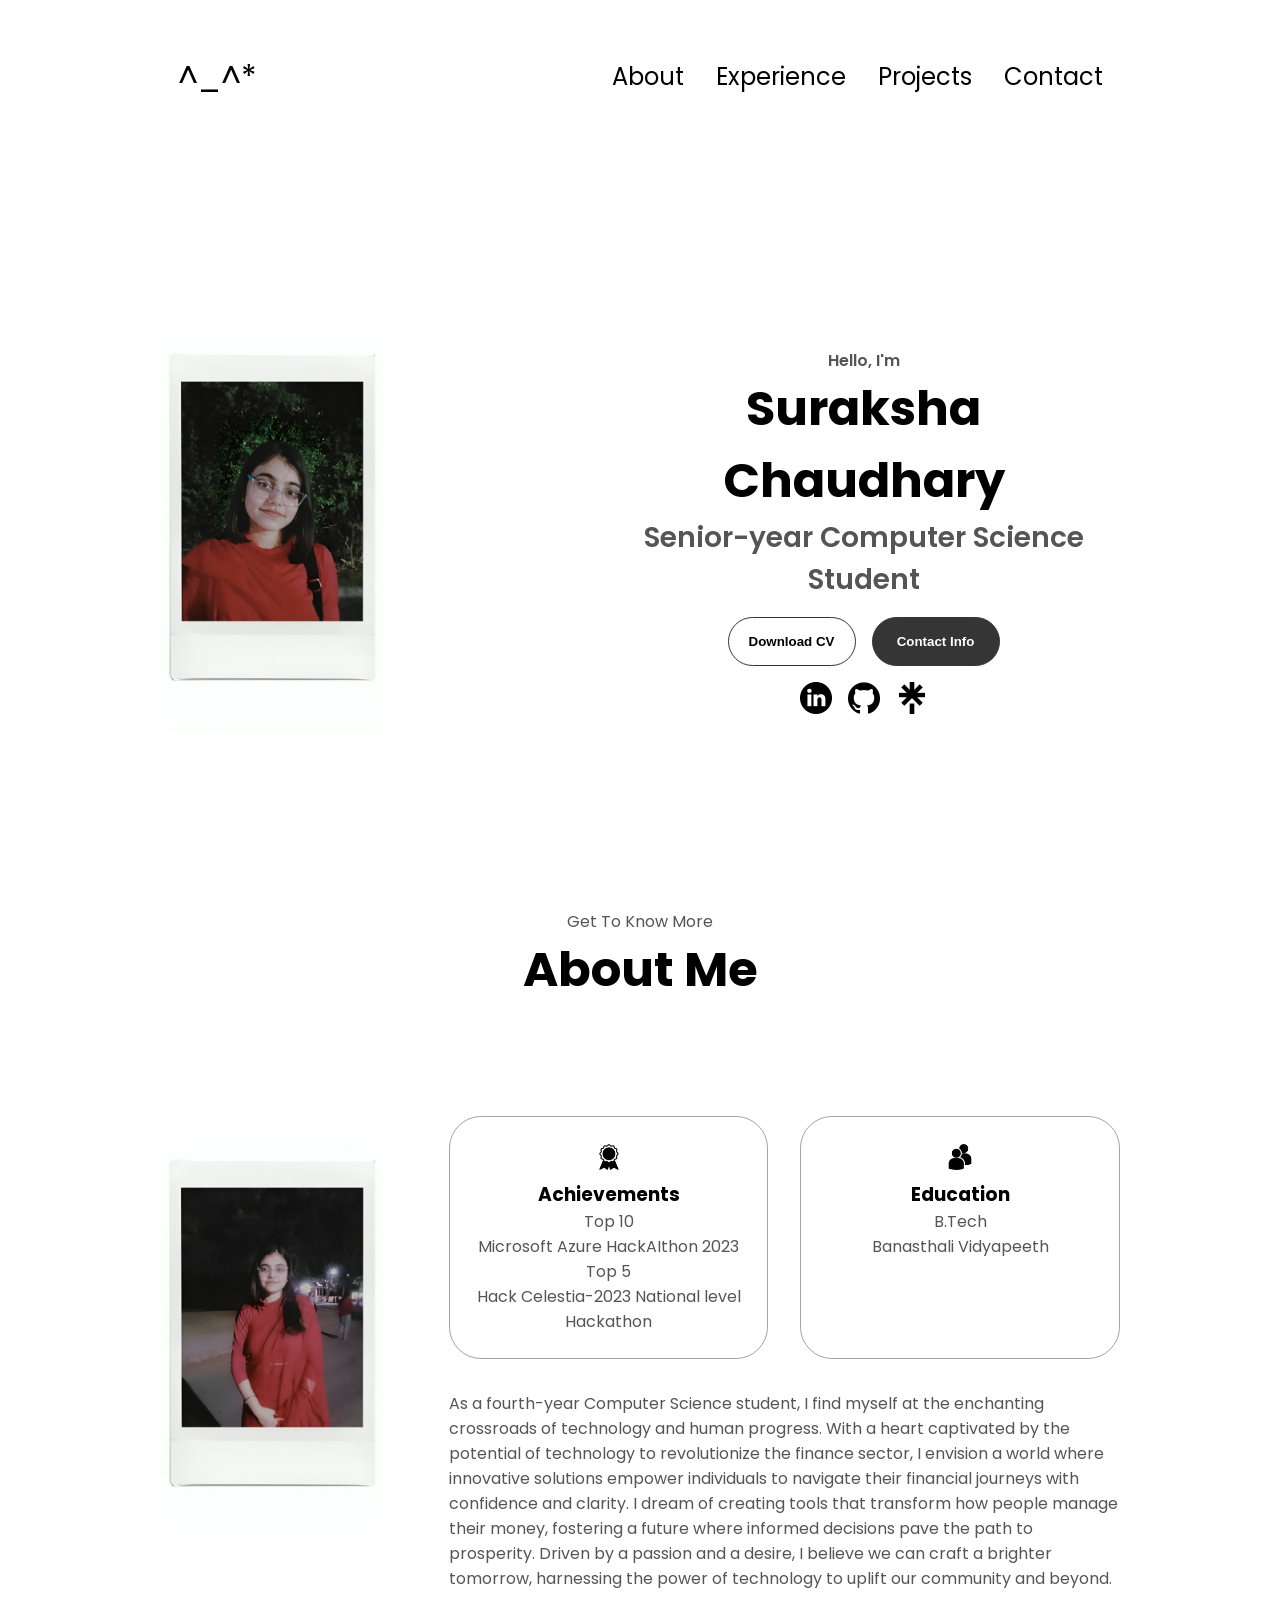
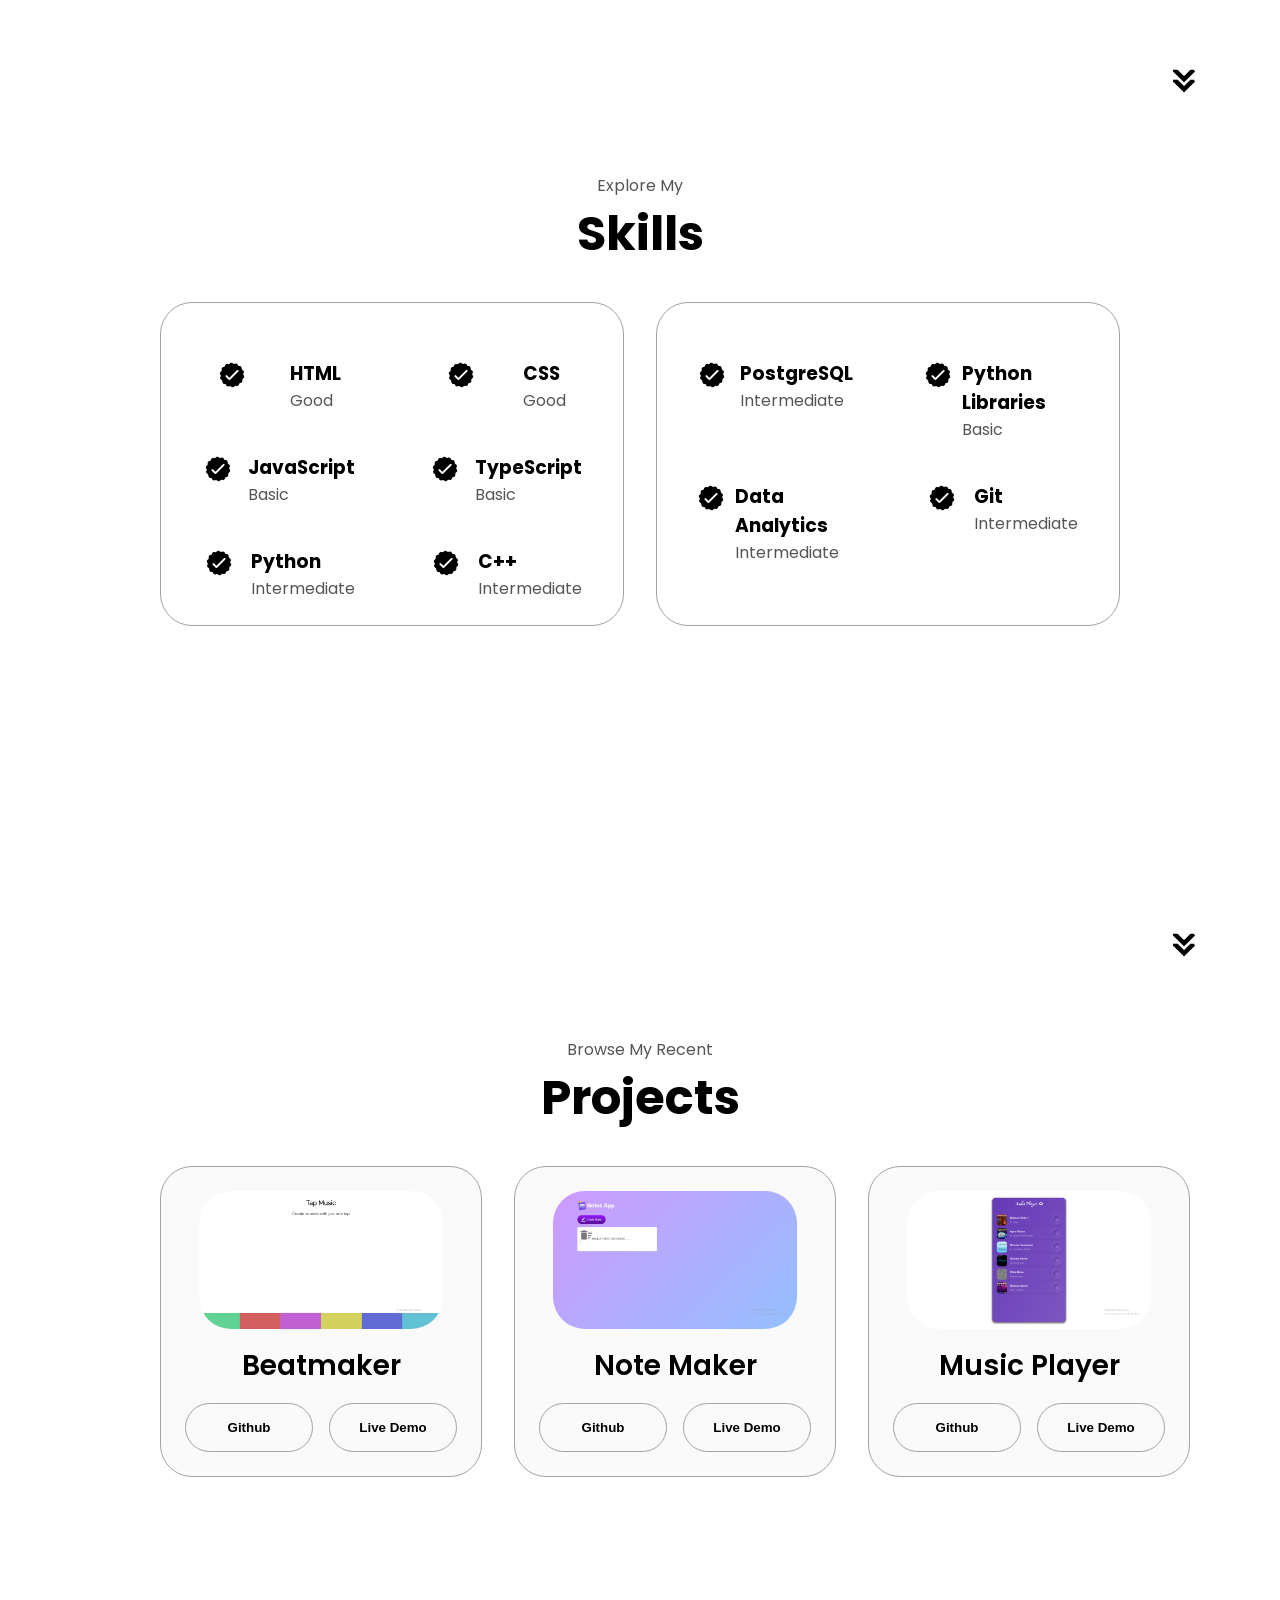
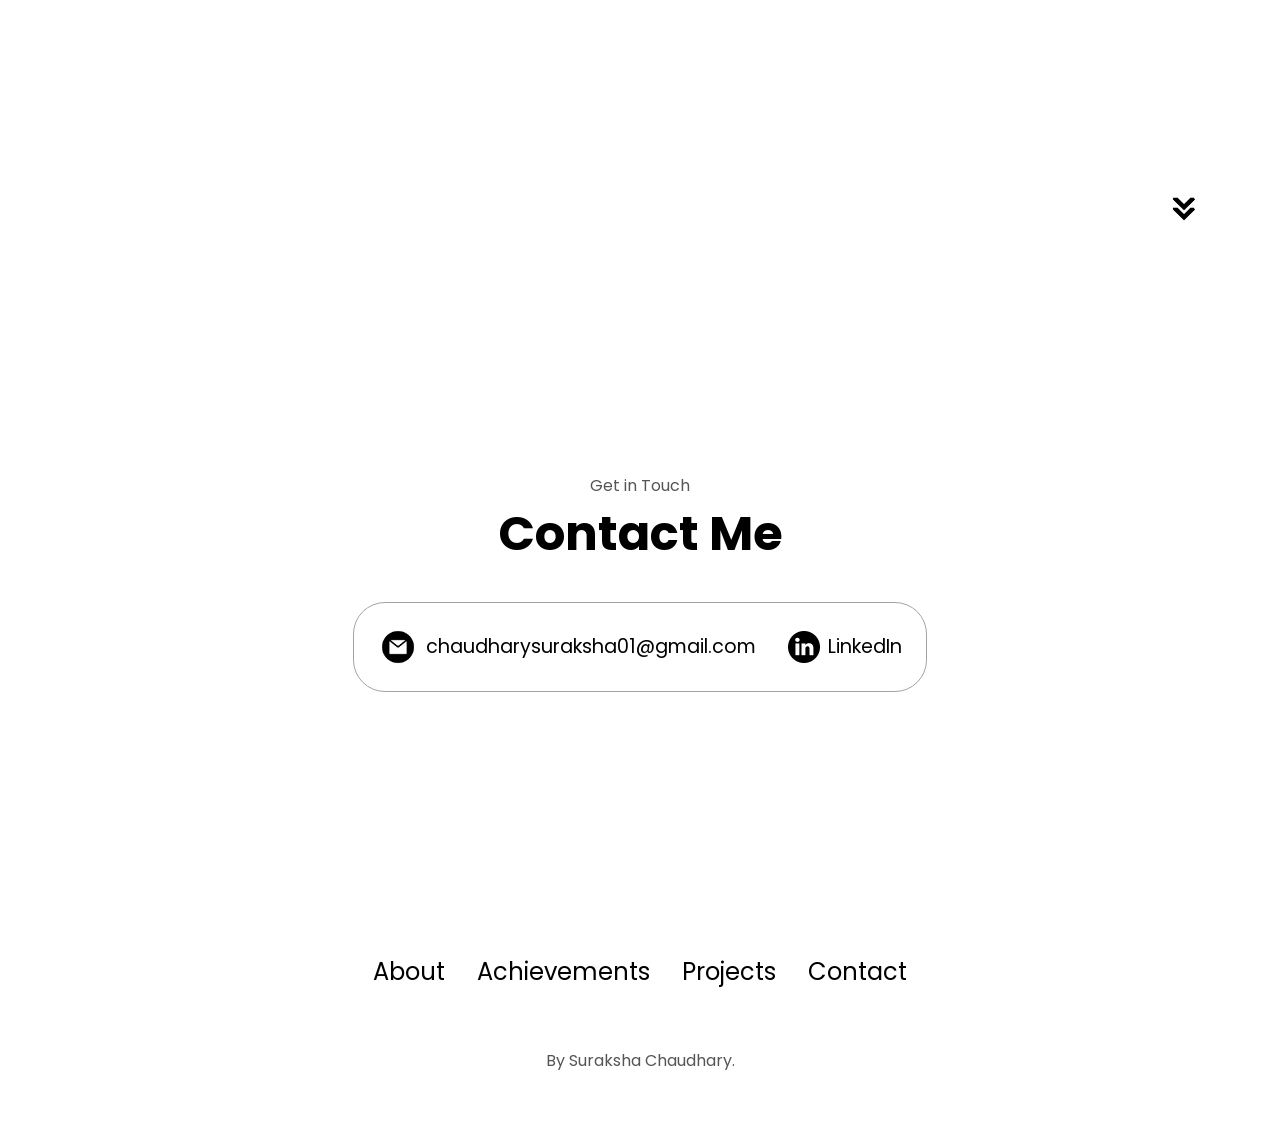
==== index.html @ dbd7e2c7 "Add files via upload" ====
<!DOCTYPE html>
<html lang="en">
  <head>
    <meta charset="UTF-8" />
    <meta http-equiv="X-UA-Compatible" content="IE=edge" />
    <meta name="viewport" content="width=device-width, initial-scale=1.0" />
    <title>Suraksha Chaudhary</title>
    <link rel="stylesheet" href="style.css" />
    <link rel="stylesheet" href="mediaqueries.css" />
  </head>
  <body>
    <nav id="desktop-nav">
      <div class="logo">^_^*</div>
      <div>
        <ul class="nav-links">
          <li><a href="#about">About</a></li>
          <li><a href="#experience">Experience</a></li>
          <li><a href="#projects">Projects</a></li>
          <li><a href="#contact">Contact</a></li>
        </ul>
      </div>
    </nav>
    <nav id="hamburger-nav">
      <div class="logo">Suraksha Chaudhary</div>
      <div class="hamburger-menu">
        <div class="hamburger-icon" onclick="toggleMenu()">
          <span></span>
          <span></span>
          <span></span>
        </div>
        <div class="menu-links">
          <li><a href="#about" onclick="toggleMenu()">About</a></li>
          <li><a href="#experience" onclick="toggleMenu()">Experience</a></li>
          <li><a href="#projects" onclick="toggleMenu()">Projects</a></li>
          <li><a href="#contact" onclick="toggleMenu()">Contact</a></li>
        </div>
      </div>
    </nav>
    <section id="profile">
      <div class="section__pic-container">
        <img src="./assets/profile-pic.png" alt="John Doe profile picture" />
      </div>
      <div class="section__text">
        <p class="section__text__p1">Hello, I'm</p>
        <h1 class="title">Suraksha Chaudhary</h1>
        <p class="section__text__p2">Senior-year Computer Science Student</p>
        <div class="btn-container">
          <button
            class="btn btn-color-2"
            onclick="window.open('./assets/resume-example.pdf')"
          >
            Download CV
          </button>
          <button class="btn btn-color-1" onclick="location.href='./#contact'">
            Contact Info
          </button>
        </div>
        <div id="socials-container">
          <img
            src="./assets/linkedin.png"
            alt="My LinkedIn profile"
            class="icon"
            onclick="location.href='www.linkedin.com/in/surakshachaudhary'"
          />
          <img
            src="./assets/github.png"
            alt="My Github profile"
            class="icon"
            onclick="location.href='https://github.com/suraksha011'"
          />
          <img
            src="./assets/linktree.png"
            alt="My Github profile"
            class="icon"
            onclick="location.href='https://linktr.ee/Suraksha_Chaudhary'"
          />
        </div>
      </div>
    </section>
    <section id="about">
      <p class="section__text__p1">Get To Know More</p>
      <h1 class="title">About Me</h1>
      <div class="section-container">
        <div class="section__pic-container">
          <img
            src="./assets/about-pic.png"
            alt="Profile picture"
            class="about-pic"
          />
        </div>
        <div class="about-details-container">
          <div class="about-containers">
            <div class="details-container">
              <img
                src="./assets/experience.png"
                alt="Experience icon"
                class="icon"
              />
              <h3>Achievements</h3>
              <p>Top 10 <br />Microsoft Azure HackAIthon 2023</p>
              <p>Top 5 <br />Hack Celestia-2023 National level Hackathon </p>

            </div>
            <div class="details-container">
              <img
                src="./assets/education.png"
                alt="Education icon"
                class="icon"
              />
              <h3>Education</h3>
              <p>B.Tech <br />Banasthali Vidyapeeth</p>
            </div>
          </div>
          <div class="text-container">
            <p>
                As a fourth-year Computer Science student, I find myself at the enchanting crossroads of technology and human progress. 

                With a heart captivated by the potential of technology to revolutionize the finance sector, I envision a world where innovative solutions empower individuals to navigate their financial journeys with confidence and clarity. I dream of creating tools that transform how people manage their money, fostering a future where informed decisions pave the path to prosperity.
                
                Driven by a passion and a desire, I believe we can craft a brighter tomorrow, harnessing the power of technology to uplift our community and beyond.
            </p>
          </div>
        </div>
      </div>
      <img
        src="./assets/arrow.png"
        alt="Arrow icon"
        class="icon arrow"
        onclick="location.href='./#experience'"
      />
    </section>
    <section id="experience">
      <p class="section__text__p1">Explore My</p>
      <h1 class="title">Skills</h1>
      <div class="experience-details-container">
        <div class="about-containers">
          <div class="details-container">
            <h2 class="experience-sub-title"></h2>
            <div class="article-container">
              <article>
                <img
                  src="./assets/checkmark.png"
                  alt="Experience icon"
                  class="icon"
                />
                <div>
                  <h3>HTML</h3>
                  <p>Good</p>
                </div>
              </article>
              <article>
                <img
                  src="./assets/checkmark.png"
                  alt="Experience icon"
                  class="icon"
                />
                <div>
                  <h3>CSS</h3>
                  <p>Good</p>
                </div>
              </article>
              <article>
                <img
                  src="./assets/checkmark.png"
                  alt="Experience icon"
                  class="icon"
                />
                <div>
                  <h3>JavaScript</h3>
                  <p>Basic</p>
                </div>
              </article>
              <article>
                <img
                  src="./assets/checkmark.png"
                  alt="Experience icon"
                  class="icon"
                />
                <div>
                  <h3>TypeScript</h3>
                  <p>Basic</p>
                </div>
              </article>
              <article>
                <img
                  src="./assets/checkmark.png"
                  alt="Experience icon"
                  class="icon"
                />
                <div>
                  <h3>Python</h3>
                  <p>Intermediate</p>
                </div>
              </article>
              <article>
                <img
                  src="./assets/checkmark.png"
                  alt="Experience icon"
                  class="icon"
                />
                <div>
                  <h3>C++</h3>
                  <p>Intermediate</p>
                </div>
              </article>
            </div>
          </div>
          <div class="details-container">
            <h2 class="experience-sub-title"></h2>
            <div class="article-container">
              <article>
                <img
                  src="./assets/checkmark.png"
                  alt="Experience icon"
                  class="icon"
                />
                <div>
                  <h3>PostgreSQL</h3>
                  <p>Intermediate</p>
                </div>
              </article>
              <article>
                <img
                  src="./assets/checkmark.png"
                  alt="Experience icon"
                  class="icon"
                />
                <div>
                  <h3>Python Libraries</h3>
                  <p>Basic</p>
                </div>
              </article>
              <article>
                <img
                  src="./assets/checkmark.png"
                  alt="Experience icon"
                  class="icon"
                />
                <div>
                  <h3>Data Analytics</h3>
                  <p>Intermediate</p>
                </div>
              </article>
              <article>
                <img
                  src="./assets/checkmark.png"
                  alt="Experience icon"
                  class="icon"
                />
                <div>
                  <h3>Git</h3>
                  <p>Intermediate</p>
                </div>
              </article>
            </div>
          </div>
        </div>
      </div>
      <img
        src="./assets/arrow.png"
        alt="Arrow icon"
        class="icon arrow"
        onclick="location.href='./#projects'"
      />
    </section>
    <section id="projects">
      <p class="section__text__p1">Browse My Recent</p>
      <h1 class="title">Projects</h1>
      <div class="experience-details-container">
        <div class="about-containers">
          <div class="details-container color-container">
            <div class="article-container">
              <img
                src="./assets/project-1.png"
                alt="Project 1"
                class="project-img"
              />
            </div>
            <h2 class="experience-sub-title project-title">Beatmaker</h2>
            <div class="btn-container">
              <button
                class="btn btn-color-2 project-btn"
                onclick="location.href='https://github.com/suraksha011/Beatmaker'"
              >
                Github
              </button>
              <button
                class="btn btn-color-2 project-btn"
                onclick="location.href='https://beatmeso.netlify.app/'"
              >
                Live Demo
              </button>
            </div>
          </div>
          <div class="details-container color-container">
            <div class="article-container">
              <img
                src="./assets/project-2.png"
                alt="Project 2"
                class="project-img"
              />
            </div>
            <h2 class="experience-sub-title project-title">Note Maker</h2>
            <div class="btn-container">
              <button
                class="btn btn-color-2 project-btn"
                onclick="location.href='https://github.com/suraksha011/Note-Making'"
              >
                Github
              </button>
              <button
                class="btn btn-color-2 project-btn"
                onclick="location.href='https://makeitnotes.netlify.app/'"
              >
                Live Demo
              </button>
            </div>
          </div>
          <div class="details-container color-container">
            <div class="article-container">
              <img
                src="./assets/project-3.png"
                alt="Project 3"
                class="project-img"
              />
            </div>
            <h2 class="experience-sub-title project-title">Music Player</h2>
            <div class="btn-container">
              <button
                class="btn btn-color-2 project-btn"
                onclick="location.href='https://github.com/suraksha011/AB_MusicPlayer'"
              >
                Github
              </button>
              <button
                class="btn btn-color-2 project-btn"
                onclick="location.href='https://playmusically.netlify.app/'"
              >
                Live Demo
              </button>
            </div>
          </div>
        </div>
      </div>
      <img
        src="./assets/arrow.png"
        alt="Arrow icon"
        class="icon arrow"
        onclick="location.href='./#contact'"
      />
    </section>
    <section id="contact">
      <p class="section__text__p1">Get in Touch</p>
      <h1 class="title">Contact Me</h1>
      <div class="contact-info-upper-container">
        <div class="contact-info-container">
          <img
            src="./assets/email.png"
            alt="Email icon"
            class="icon contact-icon email-icon"
          />
          <p><a href="mailto:chaudharysuraksha01@gmail.com">chaudharysuraksha01@gmail.com</a></p>
        </div>
        <div class="contact-info-container">
          <img
            src="./assets/linkedin.png"
            alt="LinkedIn icon"
            class="icon contact-icon"
          />
          <p><a href="www.linkedin.com/in/surakshachaudhary">LinkedIn</a></p>
        </div>
      </div>
    </section>
    <footer>
      <nav>
        <div class="nav-links-container">
          <ul class="nav-links">
            <li><a href="#about">About</a></li>
            <li><a href="#experience">Achievements</a></li>
            <li><a href="#projects">Projects</a></li>
            <li><a href="#contact">Contact</a></li>
          </ul>
        </div>
      </nav>
      <p>By Suraksha Chaudhary.</p>
    </footer>
    <script src="script.js"></script>
  </body>
</html>
---- style.css ----
/* GENERAL */

@import url("https://fonts.googleapis.com/css2?family=Poppins:wght@300;400;500;600&display=swap");

* {
  margin: 0;
  padding: 0;
}

body {
  font-family: "Poppins", sans-serif;
}

html {
  scroll-behavior: smooth;
}

p {
  color: rgb(85, 85, 85);
}

/* TRANSITION */

a,
.btn {
  transition: all 300ms ease;
}

/* DESKTOP NAV */

nav,
.nav-links {
  display: flex;
}

nav {
  justify-content: space-around;
  align-items: center;
  height: 17vh;
}

.nav-links {
  gap: 2rem;
  list-style: none;
  font-size: 1.5rem;
}

a {
  color: black;
  text-decoration: none;
  text-decoration-color: white;
}

a:hover {
  color: grey;
  text-decoration: underline;
  text-underline-offset: 1rem;
  text-decoration-color: rgb(181, 181, 181);
}

.logo {
  font-size: 2rem;
}

.logo:hover {
  cursor: default;
}

/* HAMBURGER MENU */

#hamburger-nav {
  display: none;
}

.hamburger-menu {
  position: relative;
  display: inline-block;
}

.hamburger-icon {
  display: flex;
  flex-direction: column;
  justify-content: space-between;
  height: 24px;
  width: 30px;
  cursor: pointer;
}

.hamburger-icon span {
  width: 100%;
  height: 2px;
  background-color: black;
  transition: all 0.3 ease-in-out;
}

.menu-links {
  position: absolute;
  top: 100%;
  right: 0;
  background-color: white;
  width: fit-content;
  max-height: 0;
  overflow: hidden;
  transition: all 0.3 ease-in-out;
}

.menu-links a {
  display: block;
  padding: 10px;
  text-align: center;
  font-size: 1.5rem;
  color: black;
  text-decoration: none;
  transition: all 0.3 ease-in-out;
}

.menu-links li {
  list-style: none;
}

.menu-links.open {
  max-height: 300px;
}

.hamburger-icon.open span:first-child {
  transform: rotate(45deg) translate(10px, 5px);
}

.hamburger-icon.open span:nth-child(2) {
  opacity: 0;
}

.hamburger-icon.open span:last-child {
  transform: rotate(-45deg) translate(10px, -5px);
}

.hamburger-icon span:first-child {
  transform: none;
}

.hamburger-icon span:first-child {
  opacity: 1;
}

.hamburger-icon span:first-child {
  transform: none;
}

/* SECTIONS */

section {
  padding-top: 4vh;
  height: 96vh;
  margin: 0 10rem;
  box-sizing: border-box;
  min-height: fit-content;
}

.section-container {
  display: flex;
}

/* PROFILE SECTION */

#profile {
  display: flex;
  justify-content: center;
  gap: 5rem;
  height: 80vh;
}

.section__pic-container {
  display: flex;
  height: 400px;
  width: 400px;
  margin: auto 0;
}

.section__text {
  align-self: center;
  text-align: center;
}

.section__text p {
  font-weight: 600;
}

.section__text__p1 {
  text-align: center;
}

.section__text__p2 {
  font-size: 1.75rem;
  margin-bottom: 1rem;
}

.title {
  font-size: 3rem;
  text-align: center;
}

#socials-container {
  display: flex;
  justify-content: center;
  margin-top: 1rem;
  gap: 1rem;
}

/* ICONS */

.icon {
  cursor: pointer;
  height: 2rem;
}

/* BUTTONS */

.btn-container {
  display: flex;
  justify-content: center;
  gap: 1rem;
}

.btn {
  font-weight: 600;
  transition: all 300ms ease;
  padding: 1rem;
  width: 8rem;
  border-radius: 2rem;
}

.btn-color-1,
.btn-color-2 {
  border: rgb(53, 53, 53) 0.1rem solid;
}

.btn-color-1:hover,
.btn-color-2:hover {
  cursor: pointer;
}

.btn-color-1,
.btn-color-2:hover {
  background: rgb(53, 53, 53);
  color: white;
}

.btn-color-1:hover {
  background: rgb(0, 0, 0);
}

.btn-color-2 {
  background: none;
}

.btn-color-2:hover {
  border: rgb(255, 255, 255) 0.1rem solid;
}

.btn-container {
  gap: 1rem;
}

/* ABOUT SECTION */

#about {
  position: relative;
}

.about-containers {
  gap: 2rem;
  margin-bottom: 2rem;
  margin-top: 2rem;
}

.about-details-container {
  justify-content: center;
  flex-direction: column;
}

.about-containers,
.about-details-container {
  display: flex;
}

.about-pic {
  border-radius: 2rem;
}

.arrow {
  position: absolute;
  right: -5rem;
  bottom: 2.5rem;
}

.details-container {
  padding: 1.5rem;
  flex: 1;
  background: white;
  border-radius: 2rem;
  border: rgb(53, 53, 53) 0.1rem solid;
  border-color: rgb(163, 163, 163);
  text-align: center;
}

.section-container {
  gap: 4rem;
  height: 80%;
}

.section__pic-container {
  height: 400px;
  width: 400px;
  margin: auto 0;
}

/* EXPERIENCE SECTION */

#experience {
  position: relative;
}

.experience-sub-title {
  color: rgb(85, 85, 85);
  font-weight: 600;
  font-size: 1.75rem;
  margin-bottom: 2rem;
}

.experience-details-container {
  display: flex;
  justify-content: center;
  flex-direction: column;
}

.article-container {
  display: flex;
  text-align: initial;
  flex-wrap: wrap;
  flex-direction: row;
  gap: 2.5rem;
  justify-content: space-around;
}

article {
  display: flex;
  width: 10rem;
  justify-content: space-around;
  gap: 0.5rem;
}

article .icon {
  cursor: default;
}

/* PROJECTS SECTION */

#projects {
  position: relative;
}

.color-container {
  border-color: rgb(163, 163, 163);
  background: rgb(250, 250, 250);
}

.project-img {
  border-radius: 2rem;
  width: 90%;
  height: 90%;
}

.project-title {
  margin: 1rem;
  color: black;
}

.project-btn {
  color: black;
  border-color: rgb(163, 163, 163);
}

/* CONTACT */

#contact {
  display: flex;
  justify-content: center;
  flex-direction: column;
  height: 70vh;
}

.contact-info-upper-container {
  display: flex;
  justify-content: center;
  border-radius: 2rem;
  border: rgb(53, 53, 53) 0.1rem solid;
  border-color: rgb(163, 163, 163);
  background: (250, 250, 250);
  margin: 2rem auto;
  padding: 0.5rem;
}

.contact-info-container {
  display: flex;
  align-items: center;
  justify-content: center;
  gap: 0.5rem;
  margin: 1rem;
}

.contact-info-container p {
  font-size: larger;
}

.contact-icon {
  cursor: default;
}

.email-icon {
  height: 2.5rem;
}

/* FOOTER SECTION */

footer {
  height: 26vh;
  margin: 0 1rem;
}

footer p {
  text-align: center;
}
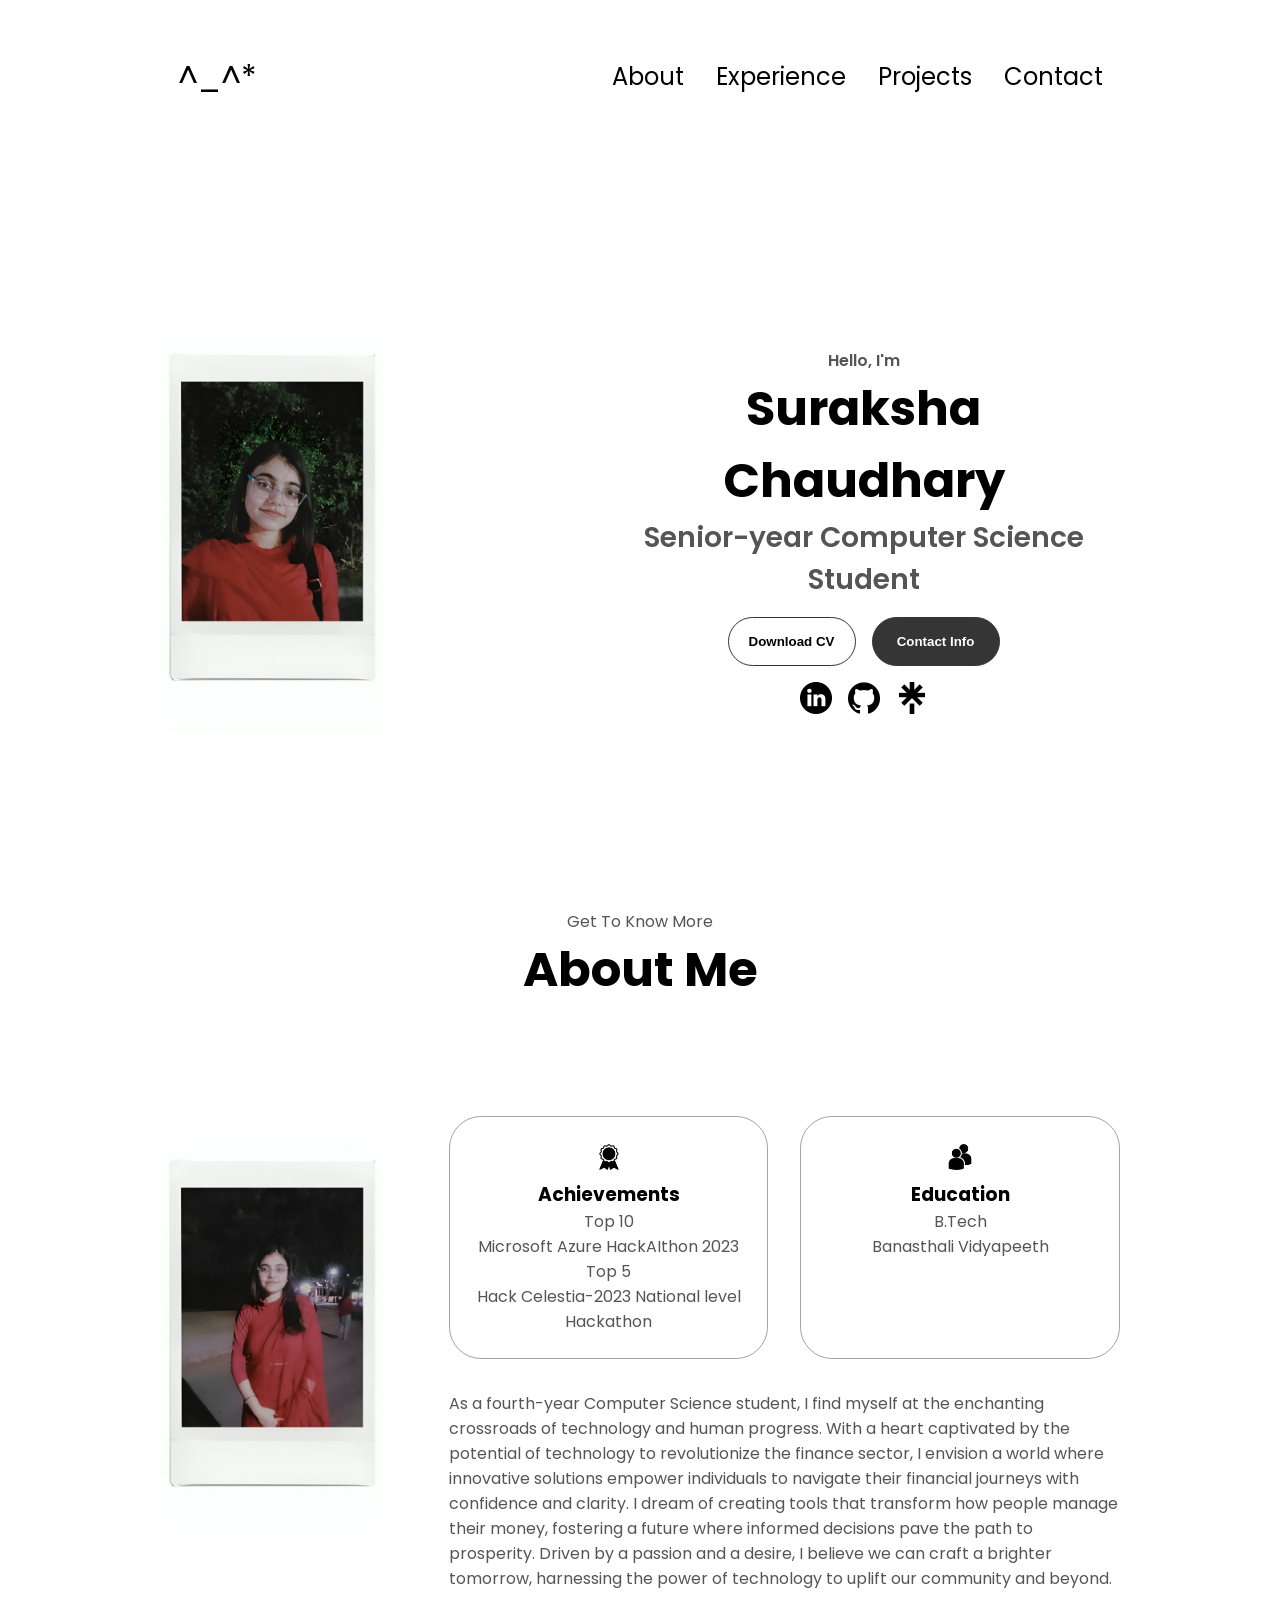
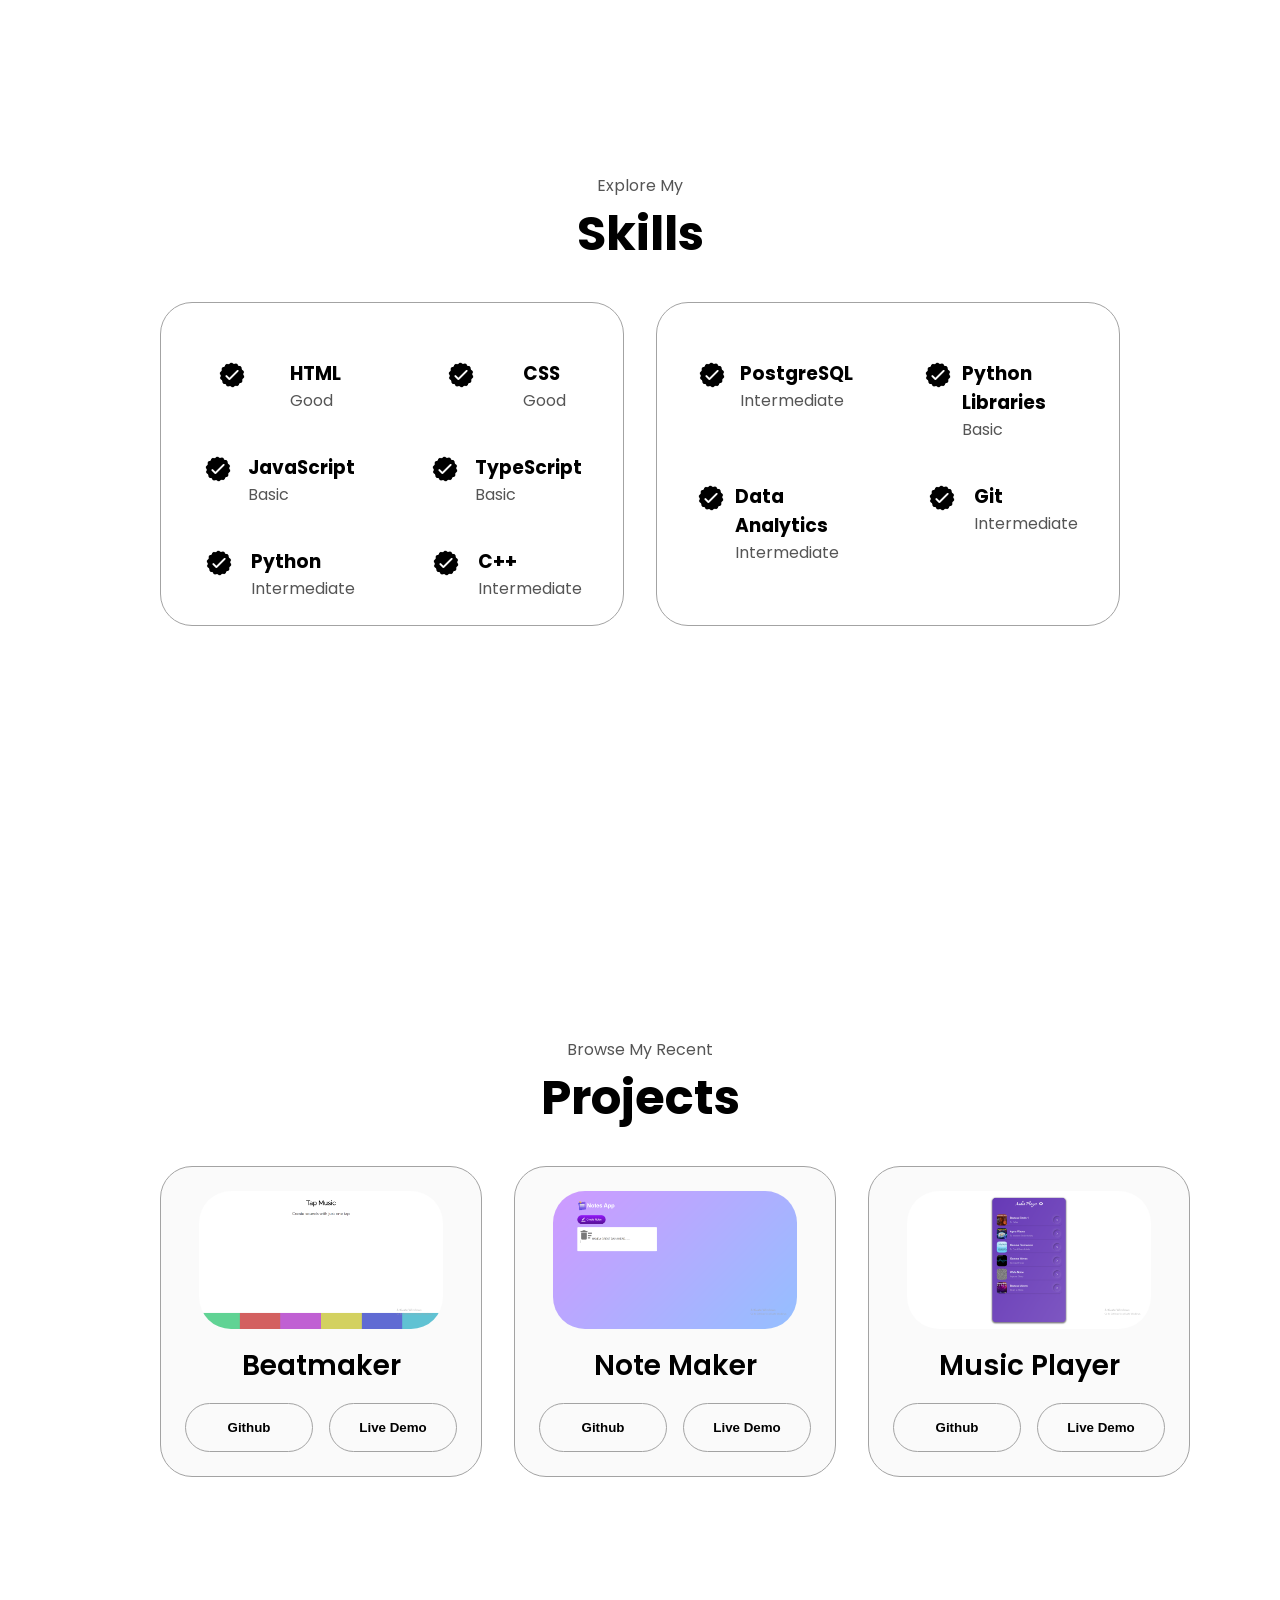
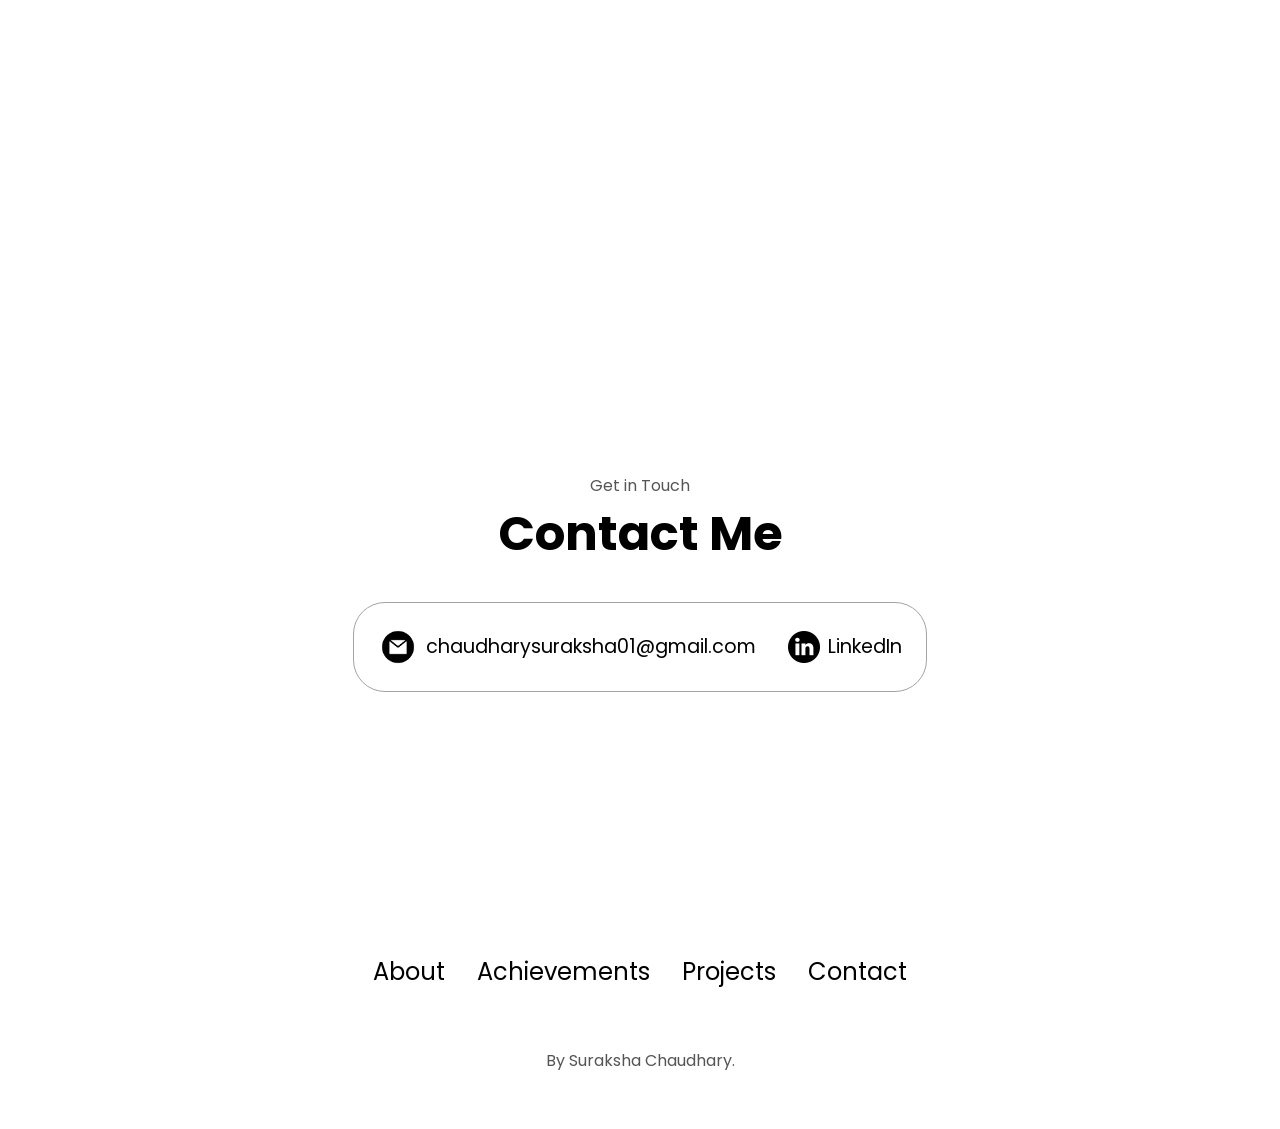
==== commit 97cef2db: "Update index.html" ====
--- a/index.html
+++ b/index.html
@@ -60,7 +60,7 @@
             src="./assets/linkedin.png"
             alt="My LinkedIn profile"
             class="icon"
-            onclick="location.href='www.linkedin.com/in/surakshachaudhary'"
+            onclick="location.href='https://www.linkedin.com/in/surakshachaudhary/'"
           />
           <img
             src="./assets/github.png"
@@ -122,12 +122,12 @@
           </div>
         </div>
       </div>
-      <img
+      <!-- <img
         src="./assets/arrow.png"
         alt="Arrow icon"
         class="icon arrow"
         onclick="location.href='./#experience'"
-      />
+      /> -->
     </section>
     <section id="experience">
       <p class="section__text__p1">Explore My</p>
@@ -256,12 +256,12 @@
           </div>
         </div>
       </div>
-      <img
+      <!-- <img
         src="./assets/arrow.png"
         alt="Arrow icon"
         class="icon arrow"
         onclick="location.href='./#projects'"
-      />
+      /> -->
     </section>
     <section id="projects">
       <p class="section__text__p1">Browse My Recent</p>
@@ -342,12 +342,12 @@
           </div>
         </div>
       </div>
-      <img
+      <!-- <img
         src="./assets/arrow.png"
         alt="Arrow icon"
         class="icon arrow"
         onclick="location.href='./#contact'"
-      />
+      /> -->
     </section>
     <section id="contact">
       <p class="section__text__p1">Get in Touch</p>
@@ -367,7 +367,7 @@
             alt="LinkedIn icon"
             class="icon contact-icon"
           />
-          <p><a href="www.linkedin.com/in/surakshachaudhary">LinkedIn</a></p>
+          <p><a href="https://www.linkedin.com/in/surakshachaudhary/">LinkedIn</a></p>
         </div>
       </div>
     </section>
@@ -386,4 +386,4 @@
     </footer>
     <script src="script.js"></script>
   </body>
-</html>+</html>
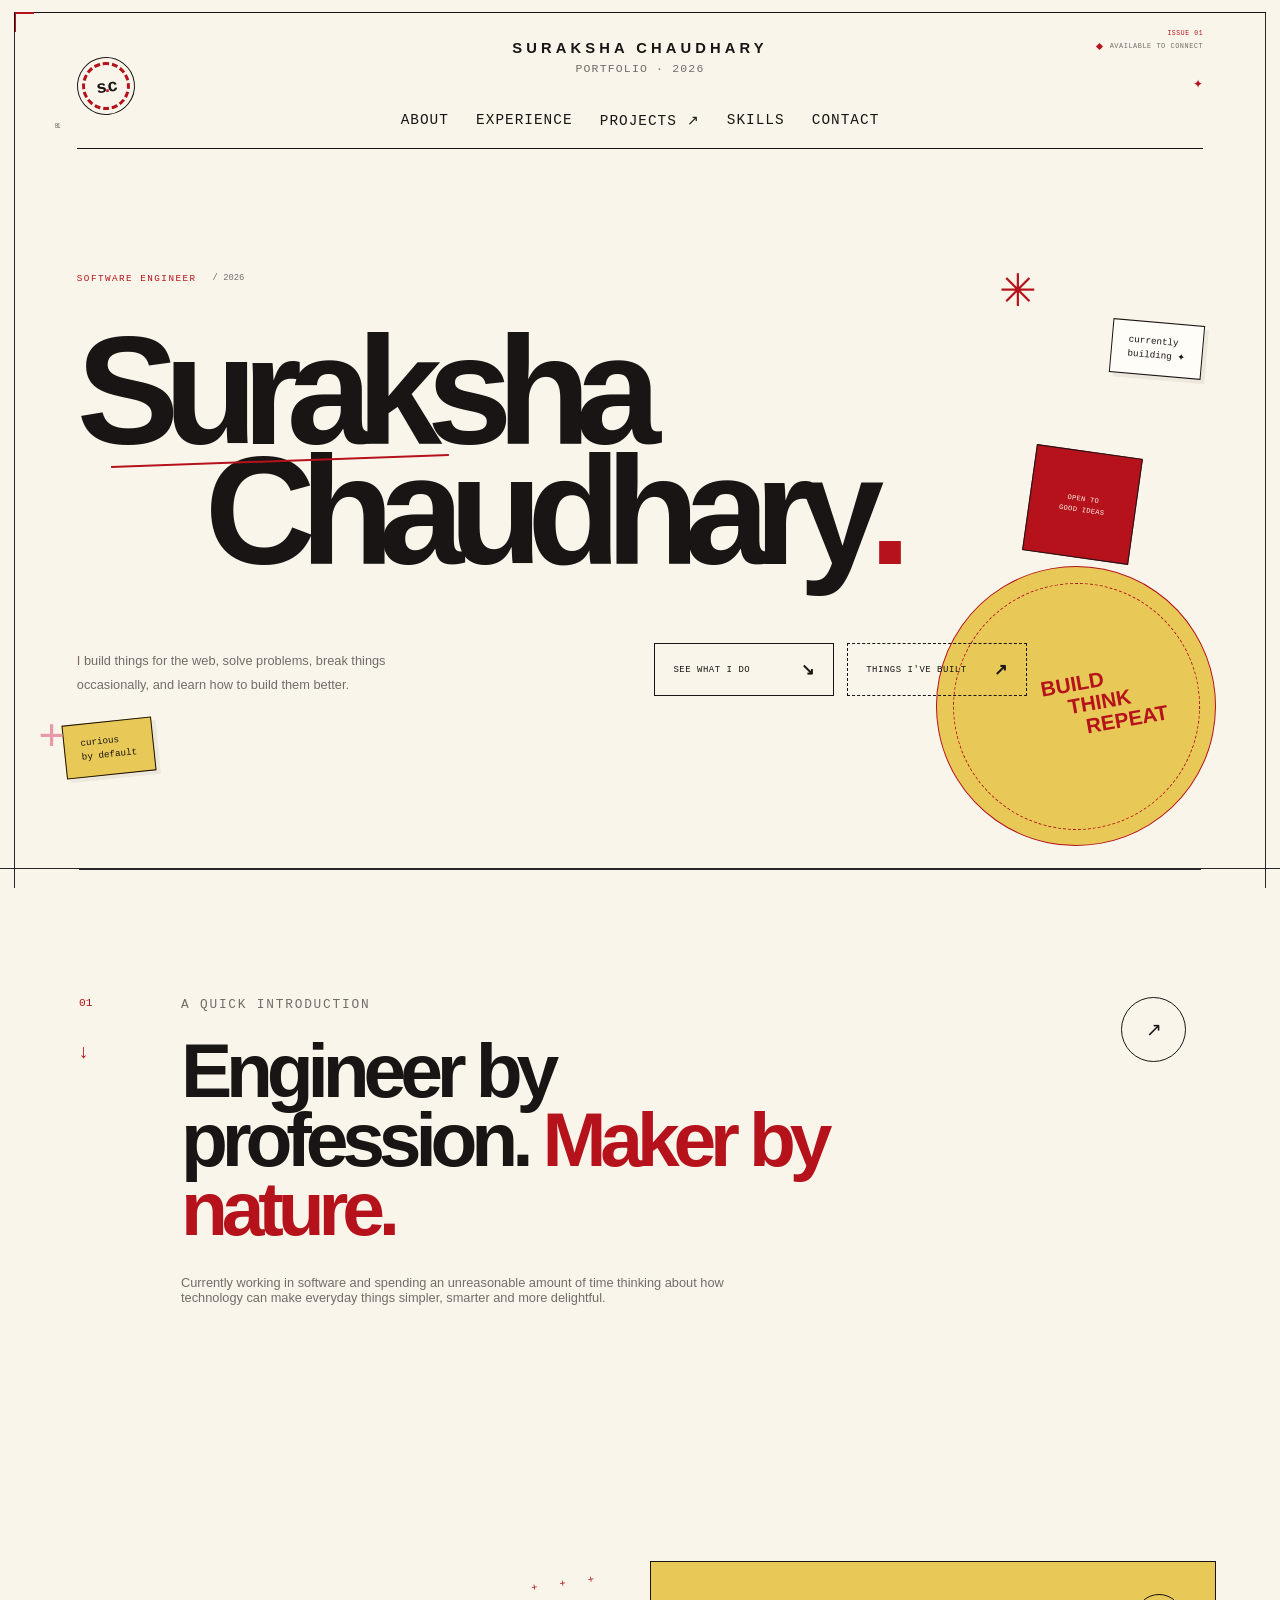
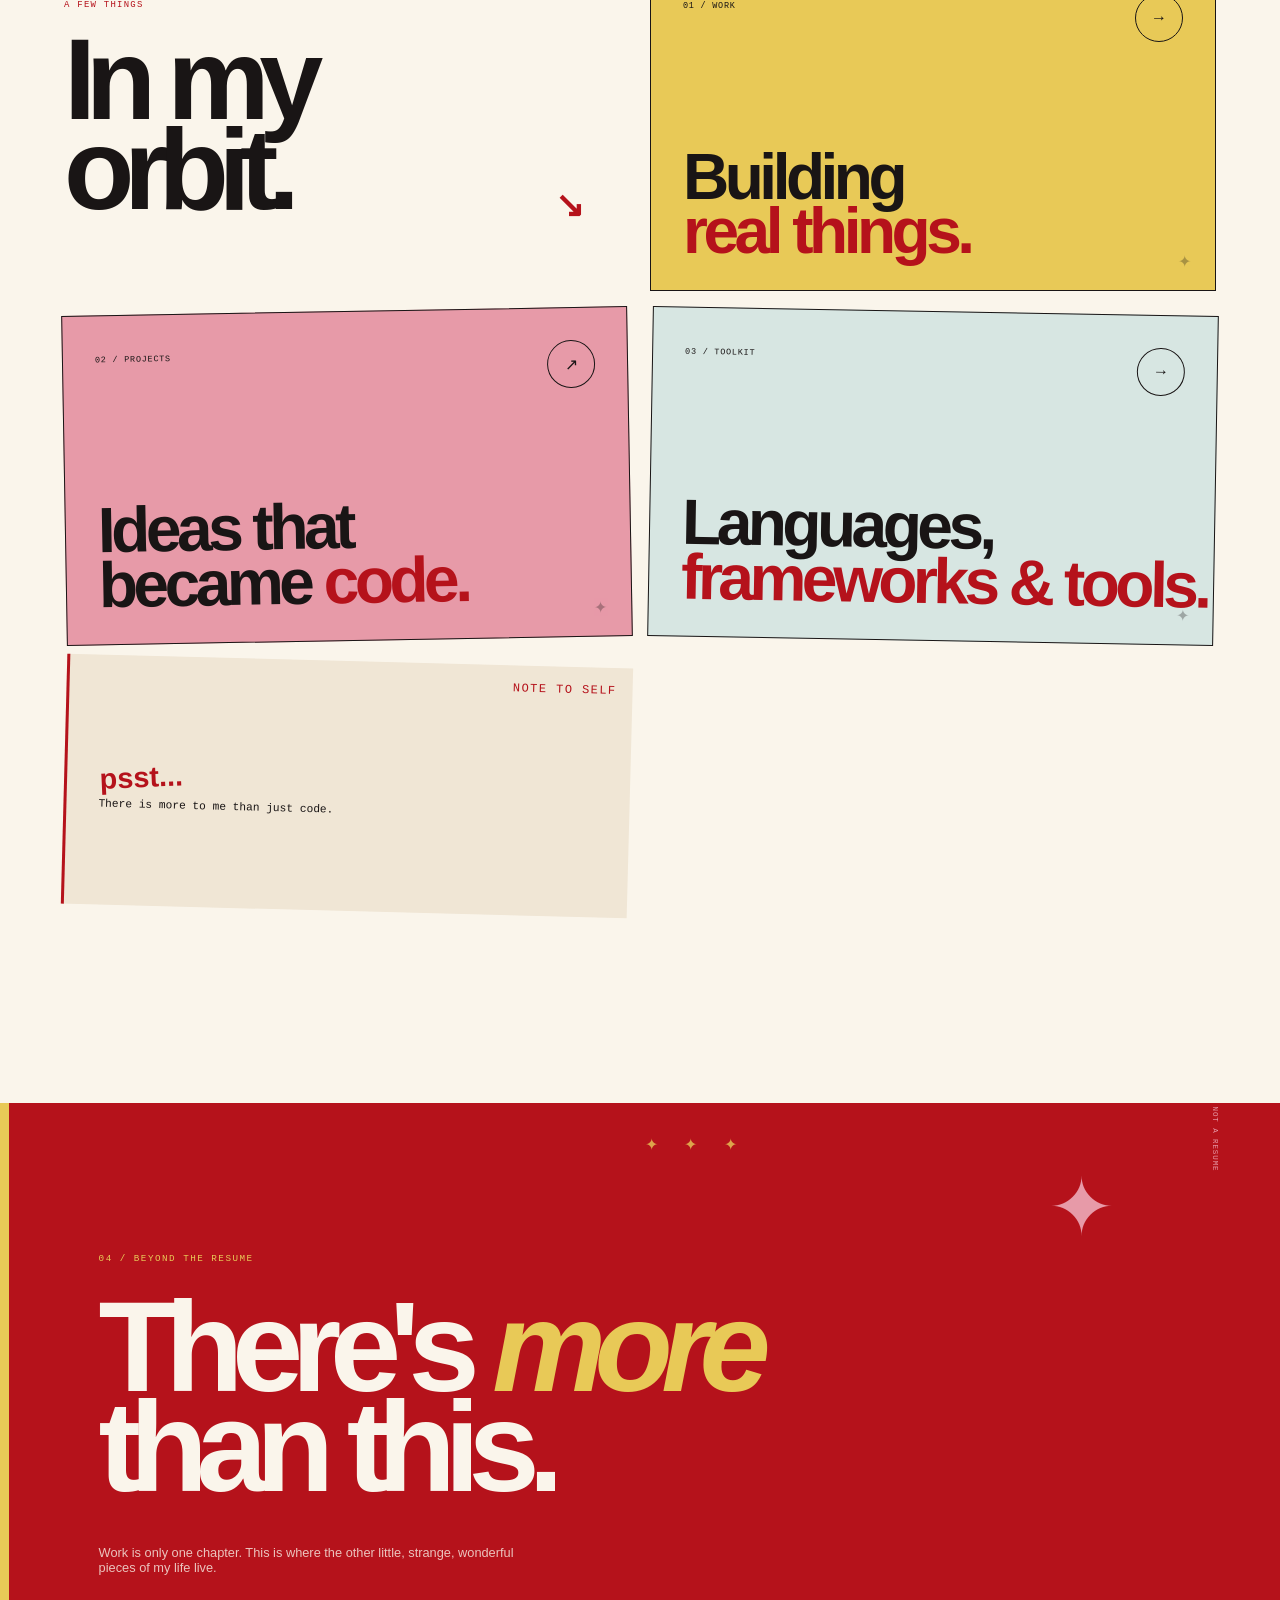
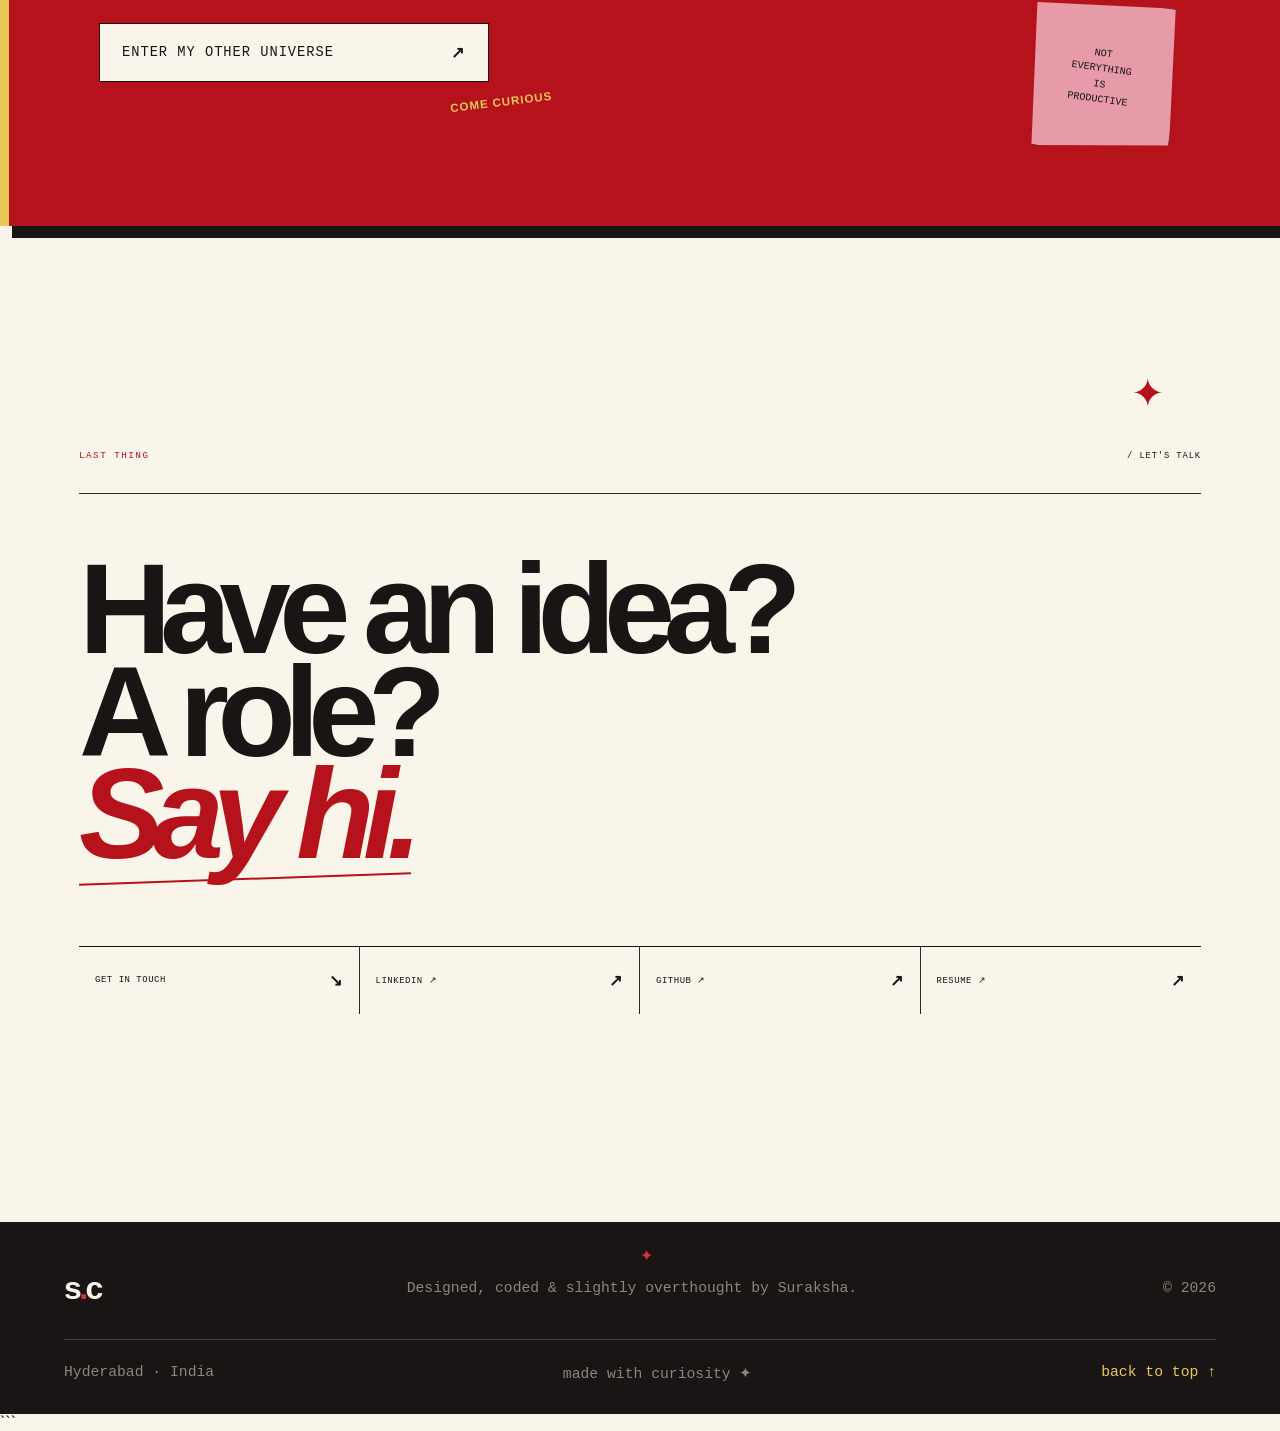
==== commit aa34277d: "t push -u origin mainUpdate portfolio and add Google Analytics" ====
--- a/index.html
+++ b/index.html
@@ -1,389 +1,524 @@
 <!DOCTYPE html>
+
 <html lang="en">
   <head>
     <meta charset="UTF-8" />
-    <meta http-equiv="X-UA-Compatible" content="IE=edge" />
-    <meta name="viewport" content="width=device-width, initial-scale=1.0" />
-    <title>Suraksha Chaudhary</title>
-    <link rel="stylesheet" href="style.css" />
-    <link rel="stylesheet" href="mediaqueries.css" />
+    <meta
+      name="viewport"
+      content="width=device-width, initial-scale=1.0"
+    />
+
+
+<title>Suraksha Chaudhary — Software Engineer</title>
+
+<link rel="stylesheet" href="style.css" />
+<link rel="stylesheet" href="mediaqueries.css" />
+<script async src="https://www.googletagmanager.com/gtag/js?id=G-D4G5DGQ4BP"></script>
+
+    <script>
+        window.dataLayer = window.dataLayer || [];
+
+        function gtag() {
+            dataLayer.push(arguments);
+        }
+
+        gtag('js', new Date());
+
+        gtag('config', 'G-D4G5DGQ4BP');
+    </script>
+
   </head>
+
   <body>
-    <nav id="desktop-nav">
-      <div class="logo">^_^*</div>
-      <div>
-        <ul class="nav-links">
-          <li><a href="#about">About</a></li>
-          <li><a href="#experience">Experience</a></li>
-          <li><a href="#projects">Projects</a></li>
-          <li><a href="#contact">Contact</a></li>
-        </ul>
+
+
+<!-- ================= NAVIGATION ================= -->
+
+<header class="site-header">
+
+  <nav class="navbar">
+
+    <a href="index.html" class="logo">
+      s<span>.</span>c
+    </a>
+
+    <div class="nav-links">
+
+      <a href="about.html">about</a>
+
+      <a href="experience.html">experience</a>
+
+      <a
+        href="projects.html"
+        target="_blank"
+        rel="noopener noreferrer"
+      >
+        projects ↗
+      </a>
+
+      <a href="skills.html">skills</a>
+
+      <a href="contact.html">contact</a>
+
+    </div>
+
+    <div class="nav-status">
+      <span class="status-dot"></span>
+      available to connect
+    </div>
+
+  </nav>
+
+
+  <!-- MOBILE NAV -->
+
+  <nav class="mobile-navbar">
+
+    <a href="index.html" class="logo">
+      s<span>.</span>c
+    </a>
+
+    <button
+      class="hamburger"
+      type="button"
+      onclick="toggleMenu()"
+      aria-label="Open navigation menu"
+    >
+      <span></span>
+      <span></span>
+      <span></span>
+    </button>
+
+    <div class="mobile-menu">
+
+      <a href="about.html" onclick="toggleMenu()">
+        about
+      </a>
+
+      <a href="experience.html" onclick="toggleMenu()">
+        experience
+      </a>
+
+      <a
+        href="projects.html"
+        target="_blank"
+        rel="noopener noreferrer"
+        onclick="toggleMenu()"
+      >
+        projects ↗
+      </a>
+
+      <a href="skills.html" onclick="toggleMenu()">
+        skills
+      </a>
+
+      <a href="contact.html" onclick="toggleMenu()">
+        contact
+      </a>
+
+    </div>
+
+  </nav>
+
+</header>
+
+
+<!-- ================= HERO ================= -->
+
+<main>
+
+  <section class="hero">
+
+    <!-- Decorative elements -->
+
+    <div class="scribble scribble-one">
+      ✳
+    </div>
+
+    <div class="scribble scribble-two">
+      +
+    </div>
+
+    <div class="floating-note note-one">
+      currently<br />
+      building <span>✦</span>
+    </div>
+
+    <div class="floating-note note-two">
+      curious<br />
+      by default
+    </div>
+
+
+    <div class="hero-content">
+
+      <div class="hero-intro">
+        <span class="eyebrow">
+          SOFTWARE ENGINEER
+        </span>
+
+        <span class="year">
+          / 2026
+        </span>
       </div>
-    </nav>
-    <nav id="hamburger-nav">
-      <div class="logo">Suraksha Chaudhary</div>
-      <div class="hamburger-menu">
-        <div class="hamburger-icon" onclick="toggleMenu()">
-          <span></span>
-          <span></span>
-          <span></span>
+
+
+      <h1 class="hero-title">
+
+        <span class="title-line">
+          Suraksha
+        </span>
+
+        <span class="title-line title-offset">
+          Chaudhary<span class="title-dot">.</span>
+        </span>
+
+      </h1>
+
+
+      <div class="hero-bottom">
+
+        <p class="hero-description">
+          I build things for the web, solve problems,
+          break things occasionally, and learn how to
+          build them better.
+        </p>
+
+
+        <div class="hero-actions">
+
+          <a href="experience.html" class="funky-link">
+            <span>see what I do</span>
+            <strong>↘</strong>
+          </a>
+
+          <a
+            href="projects.html"
+            target="_blank"
+            rel="noopener noreferrer"
+            class="funky-link secondary"
+          >
+            <span>things I've built</span>
+            <strong>↗</strong>
+          </a>
+
         </div>
-        <div class="menu-links">
-          <li><a href="#about" onclick="toggleMenu()">About</a></li>
-          <li><a href="#experience" onclick="toggleMenu()">Experience</a></li>
-          <li><a href="#projects" onclick="toggleMenu()">Projects</a></li>
-          <li><a href="#contact" onclick="toggleMenu()">Contact</a></li>
-        </div>
+
       </div>
-    </nav>
-    <section id="profile">
-      <div class="section__pic-container">
-        <img src="./assets/profile-pic.png" alt="John Doe profile picture" />
-      </div>
-      <div class="section__text">
-        <p class="section__text__p1">Hello, I'm</p>
-        <h1 class="title">Suraksha Chaudhary</h1>
-        <p class="section__text__p2">Senior-year Computer Science Student</p>
-        <div class="btn-container">
-          <button
-            class="btn btn-color-2"
-            onclick="window.open('./assets/resume-example.pdf')"
-          >
-            Download CV
-          </button>
-          <button class="btn btn-color-1" onclick="location.href='./#contact'">
-            Contact Info
-          </button>
-        </div>
-        <div id="socials-container">
-          <img
-            src="./assets/linkedin.png"
-            alt="My LinkedIn profile"
-            class="icon"
-            onclick="location.href='https://www.linkedin.com/in/surakshachaudhary/'"
-          />
-          <img
-            src="./assets/github.png"
-            alt="My Github profile"
-            class="icon"
-            onclick="location.href='https://github.com/suraksha011'"
-          />
-          <img
-            src="./assets/linktree.png"
-            alt="My Github profile"
-            class="icon"
-            onclick="location.href='https://linktr.ee/Suraksha_Chaudhary'"
-          />
-        </div>
-      </div>
-    </section>
-    <section id="about">
-      <p class="section__text__p1">Get To Know More</p>
-      <h1 class="title">About Me</h1>
-      <div class="section-container">
-        <div class="section__pic-container">
-          <img
-            src="./assets/about-pic.png"
-            alt="Profile picture"
-            class="about-pic"
-          />
-        </div>
-        <div class="about-details-container">
-          <div class="about-containers">
-            <div class="details-container">
-              <img
-                src="./assets/experience.png"
-                alt="Experience icon"
-                class="icon"
-              />
-              <h3>Achievements</h3>
-              <p>Top 10 <br />Microsoft Azure HackAIthon 2023</p>
-              <p>Top 5 <br />Hack Celestia-2023 National level Hackathon </p>
-
-            </div>
-            <div class="details-container">
-              <img
-                src="./assets/education.png"
-                alt="Education icon"
-                class="icon"
-              />
-              <h3>Education</h3>
-              <p>B.Tech <br />Banasthali Vidyapeeth</p>
-            </div>
-          </div>
-          <div class="text-container">
-            <p>
-                As a fourth-year Computer Science student, I find myself at the enchanting crossroads of technology and human progress. 
-
-                With a heart captivated by the potential of technology to revolutionize the finance sector, I envision a world where innovative solutions empower individuals to navigate their financial journeys with confidence and clarity. I dream of creating tools that transform how people manage their money, fostering a future where informed decisions pave the path to prosperity.
-                
-                Driven by a passion and a desire, I believe we can craft a brighter tomorrow, harnessing the power of technology to uplift our community and beyond.
-            </p>
-          </div>
-        </div>
-      </div>
-      <!-- <img
-        src="./assets/arrow.png"
-        alt="Arrow icon"
-        class="icon arrow"
-        onclick="location.href='./#experience'"
-      /> -->
-    </section>
-    <section id="experience">
-      <p class="section__text__p1">Explore My</p>
-      <h1 class="title">Skills</h1>
-      <div class="experience-details-container">
-        <div class="about-containers">
-          <div class="details-container">
-            <h2 class="experience-sub-title"></h2>
-            <div class="article-container">
-              <article>
-                <img
-                  src="./assets/checkmark.png"
-                  alt="Experience icon"
-                  class="icon"
-                />
-                <div>
-                  <h3>HTML</h3>
-                  <p>Good</p>
-                </div>
-              </article>
-              <article>
-                <img
-                  src="./assets/checkmark.png"
-                  alt="Experience icon"
-                  class="icon"
-                />
-                <div>
-                  <h3>CSS</h3>
-                  <p>Good</p>
-                </div>
-              </article>
-              <article>
-                <img
-                  src="./assets/checkmark.png"
-                  alt="Experience icon"
-                  class="icon"
-                />
-                <div>
-                  <h3>JavaScript</h3>
-                  <p>Basic</p>
-                </div>
-              </article>
-              <article>
-                <img
-                  src="./assets/checkmark.png"
-                  alt="Experience icon"
-                  class="icon"
-                />
-                <div>
-                  <h3>TypeScript</h3>
-                  <p>Basic</p>
-                </div>
-              </article>
-              <article>
-                <img
-                  src="./assets/checkmark.png"
-                  alt="Experience icon"
-                  class="icon"
-                />
-                <div>
-                  <h3>Python</h3>
-                  <p>Intermediate</p>
-                </div>
-              </article>
-              <article>
-                <img
-                  src="./assets/checkmark.png"
-                  alt="Experience icon"
-                  class="icon"
-                />
-                <div>
-                  <h3>C++</h3>
-                  <p>Intermediate</p>
-                </div>
-              </article>
-            </div>
-          </div>
-          <div class="details-container">
-            <h2 class="experience-sub-title"></h2>
-            <div class="article-container">
-              <article>
-                <img
-                  src="./assets/checkmark.png"
-                  alt="Experience icon"
-                  class="icon"
-                />
-                <div>
-                  <h3>PostgreSQL</h3>
-                  <p>Intermediate</p>
-                </div>
-              </article>
-              <article>
-                <img
-                  src="./assets/checkmark.png"
-                  alt="Experience icon"
-                  class="icon"
-                />
-                <div>
-                  <h3>Python Libraries</h3>
-                  <p>Basic</p>
-                </div>
-              </article>
-              <article>
-                <img
-                  src="./assets/checkmark.png"
-                  alt="Experience icon"
-                  class="icon"
-                />
-                <div>
-                  <h3>Data Analytics</h3>
-                  <p>Intermediate</p>
-                </div>
-              </article>
-              <article>
-                <img
-                  src="./assets/checkmark.png"
-                  alt="Experience icon"
-                  class="icon"
-                />
-                <div>
-                  <h3>Git</h3>
-                  <p>Intermediate</p>
-                </div>
-              </article>
-            </div>
-          </div>
-        </div>
-      </div>
-      <!-- <img
-        src="./assets/arrow.png"
-        alt="Arrow icon"
-        class="icon arrow"
-        onclick="location.href='./#projects'"
-      /> -->
-    </section>
-    <section id="projects">
-      <p class="section__text__p1">Browse My Recent</p>
-      <h1 class="title">Projects</h1>
-      <div class="experience-details-container">
-        <div class="about-containers">
-          <div class="details-container color-container">
-            <div class="article-container">
-              <img
-                src="./assets/project-1.png"
-                alt="Project 1"
-                class="project-img"
-              />
-            </div>
-            <h2 class="experience-sub-title project-title">Beatmaker</h2>
-            <div class="btn-container">
-              <button
-                class="btn btn-color-2 project-btn"
-                onclick="location.href='https://github.com/suraksha011/Beatmaker'"
-              >
-                Github
-              </button>
-              <button
-                class="btn btn-color-2 project-btn"
-                onclick="location.href='https://beatmeso.netlify.app/'"
-              >
-                Live Demo
-              </button>
-            </div>
-          </div>
-          <div class="details-container color-container">
-            <div class="article-container">
-              <img
-                src="./assets/project-2.png"
-                alt="Project 2"
-                class="project-img"
-              />
-            </div>
-            <h2 class="experience-sub-title project-title">Note Maker</h2>
-            <div class="btn-container">
-              <button
-                class="btn btn-color-2 project-btn"
-                onclick="location.href='https://github.com/suraksha011/Note-Making'"
-              >
-                Github
-              </button>
-              <button
-                class="btn btn-color-2 project-btn"
-                onclick="location.href='https://makeitnotes.netlify.app/'"
-              >
-                Live Demo
-              </button>
-            </div>
-          </div>
-          <div class="details-container color-container">
-            <div class="article-container">
-              <img
-                src="./assets/project-3.png"
-                alt="Project 3"
-                class="project-img"
-              />
-            </div>
-            <h2 class="experience-sub-title project-title">Music Player</h2>
-            <div class="btn-container">
-              <button
-                class="btn btn-color-2 project-btn"
-                onclick="location.href='https://github.com/suraksha011/AB_MusicPlayer'"
-              >
-                Github
-              </button>
-              <button
-                class="btn btn-color-2 project-btn"
-                onclick="location.href='https://playmusically.netlify.app/'"
-              >
-                Live Demo
-              </button>
-            </div>
-          </div>
-        </div>
-      </div>
-      <!-- <img
-        src="./assets/arrow.png"
-        alt="Arrow icon"
-        class="icon arrow"
-        onclick="location.href='./#contact'"
-      /> -->
-    </section>
-    <section id="contact">
-      <p class="section__text__p1">Get in Touch</p>
-      <h1 class="title">Contact Me</h1>
-      <div class="contact-info-upper-container">
-        <div class="contact-info-container">
-          <img
-            src="./assets/email.png"
-            alt="Email icon"
-            class="icon contact-icon email-icon"
-          />
-          <p><a href="mailto:chaudharysuraksha01@gmail.com">chaudharysuraksha01@gmail.com</a></p>
-        </div>
-        <div class="contact-info-container">
-          <img
-            src="./assets/linkedin.png"
-            alt="LinkedIn icon"
-            class="icon contact-icon"
-          />
-          <p><a href="https://www.linkedin.com/in/surakshachaudhary/">LinkedIn</a></p>
-        </div>
-      </div>
-    </section>
-    <footer>
-      <nav>
-        <div class="nav-links-container">
-          <ul class="nav-links">
-            <li><a href="#about">About</a></li>
-            <li><a href="#experience">Achievements</a></li>
-            <li><a href="#projects">Projects</a></li>
-            <li><a href="#contact">Contact</a></li>
-          </ul>
-        </div>
-      </nav>
-      <p>By Suraksha Chaudhary.</p>
-    </footer>
-    <script src="script.js"></script>
+
+    </div>
+
+
+    <!-- Big decorative shape -->
+
+    <div class="hero-shape">
+      <span>BUILD</span>
+      <span>THINK</span>
+      <span>REPEAT</span>
+    </div>
+
+  </section>
+
+
+  <!-- ================= QUICK INTRO ================= -->
+
+  <section class="intro-strip">
+
+    <div class="strip-number">
+      01
+    </div>
+
+    <div class="strip-content">
+
+      <p class="strip-label">
+        A quick introduction
+      </p>
+
+      <h2>
+        Engineer by profession.
+        <em>Maker by nature.</em>
+      </h2>
+
+      <p>
+        Currently working in software and spending an
+        unreasonable amount of time thinking about how
+        technology can make everyday things simpler,
+        smarter and more delightful.
+      </p>
+
+    </div>
+
+    <a href="about.html" class="round-arrow">
+      ↗
+    </a>
+
+  </section>
+
+
+  <!-- ================= HIGHLIGHT GRID ================= -->
+
+  <section class="home-grid">
+
+    <div class="grid-heading">
+
+      <span>
+        a few things
+      </span>
+
+      <h2>
+        In my<br />
+        orbit<span>.</span>
+      </h2>
+
+    </div>
+
+
+    <a href="experience.html" class="orbit-card card-yellow">
+
+      <span class="card-label">
+        01 / WORK
+      </span>
+
+      <h3>
+        Building
+        <br />
+        <span>real things.</span>
+      </h3>
+
+      <span class="card-arrow">
+        →
+      </span>
+
+    </a>
+
+
+    <a
+      href="projects.html"
+      target="_blank"
+      rel="noopener noreferrer"
+      class="orbit-card card-pink"
+    >
+
+      <span class="card-label">
+        02 / PROJECTS
+      </span>
+
+      <h3>
+        Ideas that
+        <br />
+        became <span>code.</span>
+      </h3>
+
+      <span class="card-arrow">
+        ↗
+      </span>
+
+    </a>
+
+
+    <a href="skills.html" class="orbit-card card-blue">
+
+      <span class="card-label">
+        03 / TOOLKIT
+      </span>
+
+      <h3>
+        Languages,
+        <br />
+        <span>frameworks & tools.</span>
+      </h3>
+
+      <span class="card-arrow">
+        →
+      </span>
+
+    </a>
+
+
+    <div class="grid-note">
+
+      <span class="handwritten">
+        psst...
+      </span>
+
+      <p>
+        There is more to me than
+        just code.
+      </p>
+
+    </div>
+
+  </section>
+
+
+  <!-- ================= MORE THAN THIS ================= -->
+
+  <section class="more-than-this">
+
+    <div class="more-decoration">
+      ✦
+    </div>
+
+    <div class="more-content">
+
+      <span class="eyebrow">
+        04 / BEYOND THE RESUME
+      </span>
+
+      <h2>
+        There's
+        <span>more</span>
+        than this.
+      </h2>
+
+      <p>
+        Work is only one chapter.
+        This is where the other little,
+        strange, wonderful pieces of my
+        life live.
+      </p>
+
+      <a
+        href="more-than-this.html"
+        target="_blank"
+        rel="noopener noreferrer"
+        class="more-button"
+      >
+        <span>
+          enter my other universe
+        </span>
+
+        <strong>
+          ↗
+        </strong>
+      </a>
+
+    </div>
+
+
+    <div class="more-sticker">
+      <span>
+        NOT
+        <br />
+        EVERYTHING
+        <br />
+        IS
+        <br />
+        PRODUCTIVE
+      </span>
+    </div>
+
+  </section>
+
+
+  <!-- ================= RESUME / CONNECT ================= -->
+
+  <section class="connect-section">
+
+    <div class="connect-top">
+
+      <span class="eyebrow">
+        LAST THING
+      </span>
+
+      <span>
+        / let's talk
+      </span>
+
+    </div>
+
+    <h2>
+      Have an idea?
+      <br />
+      A role?
+      <br />
+      <span>Say hi.</span>
+    </h2>
+
+
+    <div class="connect-links">
+
+      <a href="contact.html">
+        <span>Get in touch</span>
+        <strong>↘</strong>
+      </a>
+
+      <a
+        href="https://www.linkedin.com/in/surakshachaudhary/"
+        target="_blank"
+        rel="noopener noreferrer"
+      >
+        <span>LinkedIn ↗</span>
+        <strong>↗</strong>
+      </a>
+
+      <a
+        href="https://github.com/suraksha011"
+        target="_blank"
+        rel="noopener noreferrer"
+      >
+        <span>GitHub ↗</span>
+        <strong>↗</strong>
+      </a>
+
+      <a
+        href="./assets/SurakshaChaudhary_Resume2024.pdf"
+        target="_blank"
+        rel="noopener noreferrer"
+      >
+        <span>Resume ↗</span>
+        <strong>↗</strong>
+      </a>
+
+    </div>
+
+  </section>
+
+</main>
+
+
+<!-- ================= FOOTER ================= -->
+
+<footer class="site-footer">
+
+  <div class="footer-top">
+
+    <a href="index.html" class="footer-logo">
+      s<span>.</span>c
+    </a>
+
+    <p>
+      Designed, coded & slightly overthought by Suraksha.
+    </p>
+
+    <span>
+      © 2026
+    </span>
+
+  </div>
+
+
+  <div class="footer-bottom">
+
+    <span>
+      Hyderabad · India
+    </span>
+
+    <span>
+      made with curiosity ✦
+    </span>
+
+    <a href="#top">
+      back to top ↑
+    </a>
+
+  </div>
+
+</footer>
+
+
+<script src="script.js"></script>
+```
+
   </body>
 </html>
--- a/style.css
+++ b/style.css
@@ -1,432 +1,2227 @@
-/* GENERAL */
-
-@import url("https://fonts.googleapis.com/css2?family=Poppins:wght@300;400;500;600&display=swap");
+/* =========================================================
+01 — FONTS
+========================================================= */
+
+@import url(
+"[https://fonts.googleapis.com/css2?family=DM+Mono:wght@300;400;500&family=DM+Sans:wght@400;500;600;700&family=Space+Grotesk:wght@400;500;600;700&display=swap](https://fonts.googleapis.com/css2?family=DM+Mono:wght@300;400;500&family=DM+Sans:wght@400;500;600;700&family=Space+Grotesk:wght@400;500;600;700&display=swap)"
+);
+
+/* =========================================================
+02 — VARIABLES
+========================================================= */
+
+:root {
+
+/* Main palette */
+
+--red: #b5121b;
+--red-dark: #780a10;
+--red-light: #df3039;
+
+--cream: #faf5eb;
+--cream-dark: #f0e6d5;
+
+--ink: #191515;
+--muted: #756b67;
+
+--yellow: #e8c957;
+--pink: #e79aa8;
+
+--white: #fffdf8;
+
+/* Lines */
+
+--line: rgba(9, 9, 9, 0.864);
+--line-dark: rgba(11, 1, 1, 0.929);
+
+/* Typography */
+
+--font-body: "DM Sans", sans-serif;
+--font-display: "Space Grotesk", sans-serif;
+--font-mono: "DM Mono", monospace;
+
+/* Layout */
+
+--max-width: 1440px;
+--page-padding: 6vw;
+
+/* Animation */
+
+--ease: cubic-bezier(0.22, 1, 0.36, 1);
+}
+
+/* =========================================================
+03 — RESET
+========================================================= */
 
 * {
   margin: 0;
   padding: 0;
+  box-sizing: border-box;
+  }
+
+html {
+scroll-behavior: smooth;
 }
 
 body {
-  font-family: "Poppins", sans-serif;
-}
-
-html {
-  scroll-behavior: smooth;
-}
-
-p {
-  color: rgb(85, 85, 85);
-}
-
-/* TRANSITION */
-
-a,
-.btn {
-  transition: all 300ms ease;
-}
-
-/* DESKTOP NAV */
-
-nav,
+min-height: 100vh;
+
+background: var(--cream);
+
+color: var(--ink);
+
+font-family: var(--font-body);
+
+overflow-x: hidden;
+}
+
+img {
+max-width: 100%;
+display: block;
+}
+
+a {
+color: inherit;
+text-decoration: none;
+}
+
+button {
+font: inherit;
+}
+
+::selection {
+background: var(--red);
+color: var(--cream);
+}
+
+/* =========================================================
+04 — PAGE FRAME
+========================================================= */
+
+/* Left + right architectural lines */
+
+body::before,
+body::after {
+content: "";
+
+position: fixed;
+
+top: 12px;
+bottom: 12px;
+
+width: 1px;
+
+background: var(--line);
+
+pointer-events: none;
+
+z-index: 999;
+}
+
+body::before {
+left: 14px;
+}
+
+body::after {
+right: 14px;
+}
+
+/* =========================================================
+05 — HEADER
+========================================================= */
+
+.site-header {
+position: relative;
+
+width: 100%;
+
+padding:
+1.5rem
+var(--page-padding)
+0;
+
+z-index: 100;
+}
+
+/* top archival rule */
+
+.site-header::before {
+content: "";
+
+position: absolute;
+
+top: 12px;
+
+left: 14px;
+right: 14px;
+
+height: 1px;
+
+background: var(--line-dark);
+}
+
+/* top-left registration mark */
+
+.site-header::after {
+content: "";
+
+position: absolute;
+
+top: 12px;
+left: 14px;
+
+width: 18px;
+height: 18px;
+
+border-top: 2px solid var(--red);
+border-left: 2px solid var(--red);
+
+pointer-events: none;
+}
+
+/* =========================================================
+06 — DESKTOP MASTHEAD
+========================================================= */
+
+.navbar {
+position: relative;
+
+max-width: var(--max-width);
+
+min-height: 125px;
+
+margin: auto;
+
+display: grid;
+
+grid-template-columns:
+1fr
+auto
+1fr;
+
+align-items: center;
+
+border-bottom: 1px solid var(--line-dark);
+}
+
+/* Main */
+
+.navbar::before {
+content: "SURAKSHA CHAUDHARY";
+
+position: absolute;
+
+left: 50%;
+top: 16px;
+
+transform: translateX(-50%);
+
+font-family: var(--font-display);
+
+font-size: 0.92rem;
+
+font-weight: 700;
+
+letter-spacing: 0.28em;
+
+white-space: nowrap;
+}
+
+/* Masthead subtitle */
+
+.navbar::after {
+content:
+"PORTFOLIO  ·  2026";
+
+position: absolute;
+
+left: 50%;
+top: 38px;
+
+transform: translateX(-50%);
+
+font-family: var(--font-mono);
+
+font-size: 0.72rem;
+
+letter-spacing: 0.1em;
+
+color: var(--muted);
+
+white-space: nowrap;
+}
+
+/* =========================================================
+07 — SC SEAL
+========================================================= */
+
+.logo {
+position: relative;
+
+width: 58px;
+height: 58px;
+
+display: flex;
+
+align-items: center;
+justify-content: center;
+
+border: 1px solid var(--ink);
+
+border-radius: 50%;
+
+font-family: var(--font-display);
+
+font-size: 1.1rem;
+
+font-weight: 700;
+
+letter-spacing: -0.1em;
+
+transform: rotate(-7deg);
+
+transition:
+transform 300ms var(--ease),
+background 250ms ease,
+color 250ms ease;
+}
+
+/* inner seal */
+
+.logo::before {
+content: "";
+
+position: absolute;
+
+inset: 4px;
+
+border: 3px dashed var(--red);
+
+border-radius: 50%;
+}
+
+/* tiny issue number */
+
+.logo::after {
+content: "01";
+
+position: absolute;
+
+left: -28px;
+bottom: -10px;
+
+font-family: var(--font-mono);
+
+font-size: 0.4rem;
+
+font-weight: 400;
+
+color: var(--muted);
+
+transform: rotate(7deg);
+}
+
+.logo span {
+color: var(--red);
+
+position: relative;
+
+z-index: 2;
+}
+
+.logo:hover {
+background: var(--red);
+
+color: var(--cream);
+
+transform:
+rotate(0deg)
+scale(1.05);
+}
+
+.logo:hover span {
+color: var(--yellow);
+}
+
+/* =========================================================
+08 — NAVIGATION LINKS
+========================================================= */
+
 .nav-links {
-  display: flex;
-}
-
-nav {
-  justify-content: space-around;
-  align-items: center;
-  height: 17vh;
-}
-
-.nav-links {
-  gap: 2rem;
-  list-style: none;
-  font-size: 1.5rem;
-}
-
-a {
-  color: black;
-  text-decoration: none;
-  text-decoration-color: white;
-}
-
-a:hover {
-  color: grey;
-  text-decoration: underline;
-  text-underline-offset: 1rem;
-  text-decoration-color: rgb(181, 181, 181);
-}
-
-.logo {
-  font-size: 2rem;
-}
-
-.logo:hover {
-  cursor: default;
-}
-
-/* HAMBURGER MENU */
-
-#hamburger-nav {
-  display: none;
-}
-
-.hamburger-menu {
-  position: relative;
-  display: inline-block;
-}
-
-.hamburger-icon {
-  display: flex;
-  flex-direction: column;
-  justify-content: space-between;
-  height: 24px;
-  width: 30px;
-  cursor: pointer;
-}
-
-.hamburger-icon span {
-  width: 100%;
-  height: 2px;
-  background-color: black;
-  transition: all 0.3 ease-in-out;
-}
-
-.menu-links {
-  position: absolute;
-  top: 100%;
-  right: 0;
-  background-color: white;
-  width: fit-content;
-  max-height: 0;
-  overflow: hidden;
-  transition: all 0.3 ease-in-out;
-}
-
-.menu-links a {
-  display: block;
-  padding: 10px;
-  text-align: center;
-  font-size: 1.5rem;
-  color: black;
-  text-decoration: none;
-  transition: all 0.3 ease-in-out;
-}
-
-.menu-links li {
-  list-style: none;
-}
-
-.menu-links.open {
-  max-height: 300px;
-}
-
-.hamburger-icon.open span:first-child {
-  transform: rotate(45deg) translate(10px, 5px);
-}
-
-.hamburger-icon.open span:nth-child(2) {
-  opacity: 0;
-}
-
-.hamburger-icon.open span:last-child {
-  transform: rotate(-45deg) translate(10px, -5px);
-}
-
-.hamburger-icon span:first-child {
-  transform: none;
-}
-
-.hamburger-icon span:first-child {
-  opacity: 1;
-}
-
-.hamburger-icon span:first-child {
-  transform: none;
-}
-
-/* SECTIONS */
-
-section {
-  padding-top: 4vh;
-  height: 96vh;
-  margin: 0 10rem;
-  box-sizing: border-box;
-  min-height: fit-content;
-}
-
-.section-container {
-  display: flex;
-}
-
-/* PROFILE SECTION */
-
-#profile {
-  display: flex;
-  justify-content: center;
-  gap: 5rem;
-  height: 80vh;
-}
-
-.section__pic-container {
-  display: flex;
-  height: 400px;
-  width: 400px;
-  margin: auto 0;
-}
-
-.section__text {
-  align-self: center;
-  text-align: center;
-}
-
-.section__text p {
-  font-weight: 600;
-}
-
-.section__text__p1 {
-  text-align: center;
-}
-
-.section__text__p2 {
-  font-size: 1.75rem;
-  margin-bottom: 1rem;
-}
-
-.title {
-  font-size: 3rem;
-  text-align: center;
-}
-
-#socials-container {
-  display: flex;
-  justify-content: center;
-  margin-top: 1rem;
-  gap: 1rem;
-}
-
-/* ICONS */
-
-.icon {
-  cursor: pointer;
-  height: 2rem;
-}
-
-/* BUTTONS */
-
-.btn-container {
-  display: flex;
-  justify-content: center;
-  gap: 1rem;
-}
-
-.btn {
-  font-weight: 600;
-  transition: all 300ms ease;
-  padding: 1rem;
-  width: 8rem;
-  border-radius: 2rem;
-}
-
-.btn-color-1,
-.btn-color-2 {
-  border: rgb(53, 53, 53) 0.1rem solid;
-}
-
-.btn-color-1:hover,
-.btn-color-2:hover {
-  cursor: pointer;
-}
-
-.btn-color-1,
-.btn-color-2:hover {
-  background: rgb(53, 53, 53);
-  color: white;
-}
-
-.btn-color-1:hover {
-  background: rgb(0, 0, 0);
-}
-
-.btn-color-2 {
-  background: none;
-}
-
-.btn-color-2:hover {
-  border: rgb(255, 255, 255) 0.1rem solid;
-}
-
-.btn-container {
-  gap: 1rem;
-}
-
-/* ABOUT SECTION */
-
-#about {
-  position: relative;
-}
-
-.about-containers {
-  gap: 2rem;
-  margin-bottom: 2rem;
-  margin-top: 2rem;
-}
-
-.about-details-container {
-  justify-content: center;
-  flex-direction: column;
-}
-
-.about-containers,
-.about-details-container {
-  display: flex;
-}
-
-.about-pic {
-  border-radius: 2rem;
-}
-
-.arrow {
-  position: absolute;
-  right: -5rem;
-  bottom: 2.5rem;
-}
-
-.details-container {
-  padding: 1.5rem;
-  flex: 1;
-  background: white;
-  border-radius: 2rem;
-  border: rgb(53, 53, 53) 0.1rem solid;
-  border-color: rgb(163, 163, 163);
-  text-align: center;
-}
-
-.section-container {
-  gap: 4rem;
-  height: 80%;
-}
-
-.section__pic-container {
-  height: 400px;
-  width: 400px;
-  margin: auto 0;
-}
-
-/* EXPERIENCE SECTION */
-
-#experience {
-  position: relative;
-}
-
-.experience-sub-title {
-  color: rgb(85, 85, 85);
-  font-weight: 600;
-  font-size: 1.75rem;
-  margin-bottom: 2rem;
-}
-
-.experience-details-container {
-  display: flex;
-  justify-content: center;
-  flex-direction: column;
-}
-
-.article-container {
-  display: flex;
-  text-align: initial;
-  flex-wrap: wrap;
-  flex-direction: row;
-  gap: 2.5rem;
-  justify-content: space-around;
-}
-
-article {
-  display: flex;
-  width: 10rem;
-  justify-content: space-around;
-  gap: 0.5rem;
-}
-
-article .icon {
-  cursor: default;
-}
-
-/* PROJECTS SECTION */
-
-#projects {
-  position: relative;
-}
-
-.color-container {
-  border-color: rgb(163, 163, 163);
-  background: rgb(250, 250, 250);
-}
-
-.project-img {
-  border-radius: 2rem;
-  width: 90%;
-  height: 90%;
-}
-
-.project-title {
-  margin: 1rem;
-  color: black;
-}
-
-.project-btn {
-  color: black;
-  border-color: rgb(163, 163, 163);
-}
-
-/* CONTACT */
-
-#contact {
-  display: flex;
-  justify-content: center;
-  flex-direction: column;
-  height: 70vh;
-}
-
-.contact-info-upper-container {
-  display: flex;
-  justify-content: center;
-  border-radius: 2rem;
-  border: rgb(53, 53, 53) 0.1rem solid;
-  border-color: rgb(163, 163, 163);
-  background: (250, 250, 250);
-  margin: 2rem auto;
-  padding: 0.5rem;
-}
-
-.contact-info-container {
-  display: flex;
-  align-items: center;
-  justify-content: center;
-  gap: 0.5rem;
-  margin: 1rem;
-}
-
-.contact-info-container p {
-  font-size: larger;
-}
-
-.contact-icon {
-  cursor: default;
-}
-
-.email-icon {
-  height: 2.5rem;
-}
-
-/* FOOTER SECTION */
-
-footer {
-  height: 26vh;
-  margin: 0 1rem;
-}
-
-footer p {
-  text-align: center;
-}+grid-column: 2;
+
+align-self: end;
+
+margin-bottom: 1.2rem;
+
+display: flex;
+
+align-items: center;
+
+justify-content: center;
+
+gap: 1.7rem;
+}
+
+.nav-links a {
+position: relative;
+
+font-family: var(--font-mono);
+
+font-size: 0.90rem;
+
+letter-spacing: 0.07em;
+
+text-transform: uppercase;
+
+transition:
+color 200ms ease;
+}
+
+/* little red diamond */
+
+.nav-links a::before {
+content: "";
+
+position: absolute;
+
+left: -10px;
+top: 50%;
+
+width: 3px;
+height: 3px;
+
+background: var(--red);
+
+transform:
+translateY(-50%)
+rotate(45deg);
+
+opacity: 0;
+
+transition:
+opacity 200ms ease;
+}
+
+.nav-links a:hover {
+color: var(--red);
+}
+
+.nav-links a:hover::before {
+opacity: 1;
+}
+
+/* =========================================================
+09 — HEADER STATUS
+========================================================= */
+
+.nav-status {
+position: absolute;
+
+right: 0;
+top: 18px;
+
+display: flex;
+
+align-items: center;
+
+gap: 0.45rem;
+
+font-family: var(--font-mono);
+
+font-size: 0.43rem;
+
+letter-spacing: 0.08em;
+
+text-transform: uppercase;
+
+color: var(--muted);
+}
+
+/* ISSUE 01 */
+
+.nav-status::before {
+content: "ISSUE 01";
+
+position: absolute;
+
+right: 0;
+top: -12px;
+
+color: var(--red);
+
+font-size: 0.4rem;
+
+letter-spacing: 0.1em;
+}
+
+/* decorative star */
+
+.nav-status::after {
+content: "✦";
+
+position: absolute;
+
+right: 0;
+top: 35px;
+
+color: var(--red);
+
+font-family: var(--font-display);
+
+font-size: 0.75rem;
+
+animation:
+tinySpin 6s linear infinite;
+}
+
+.status-dot {
+width: 5px;
+height: 5px;
+
+background: var(--red);
+
+border-radius: 0;
+
+transform: rotate(45deg);
+
+animation:
+oldPulse 2.5s ease-in-out infinite;
+}
+
+/* =========================================================
+10 — MOBILE NAV
+========================================================= */
+
+.mobile-navbar {
+display: none;
+}
+
+.hamburger {
+width: 44px;
+height: 44px;
+
+display: flex;
+
+flex-direction: column;
+
+justify-content: center;
+
+gap: 5px;
+
+background: transparent;
+
+border: 1px solid var(--ink);
+
+border-radius: 0;
+
+cursor: pointer;
+}
+
+.hamburger span {
+width: 18px;
+height: 1px;
+
+margin: 0 auto;
+
+background: var(--ink);
+
+transition:
+transform 250ms ease,
+opacity 250ms ease;
+}
+
+.mobile-menu {
+position: absolute;
+
+top: 75px;
+right: 1.5rem;
+
+width: 240px;
+
+padding: 0.5rem;
+
+background: var(--cream);
+
+border: 1px solid var(--line-dark);
+
+opacity: 0;
+
+transform: translateY(-10px);
+
+pointer-events: none;
+
+transition:
+opacity 250ms ease,
+transform 250ms var(--ease);
+}
+
+.mobile-menu.open {
+opacity: 1;
+
+transform: translateY(0);
+
+pointer-events: auto;
+}
+
+.mobile-menu a {
+display: block;
+
+padding: 1rem;
+
+border-bottom: 1px solid var(--line);
+
+font-family: var(--font-mono);
+
+font-size: 0.62rem;
+
+letter-spacing: 0.08em;
+
+text-transform: uppercase;
+}
+
+.mobile-menu a:last-child {
+border-bottom: none;
+}
+
+.mobile-menu a:hover {
+color: var(--red);
+}
+
+/* =========================================================
+11 — HERO
+========================================================= */
+
+.hero {
+position: relative;
+
+max-width: var(--max-width);
+
+min-height: 720px;
+
+margin: auto;
+
+padding:
+5rem
+var(--page-padding)
+8rem;
+
+display: flex;
+
+align-items: center;
+
+overflow: hidden;
+
+border-bottom: 1px solid var(--line);
+}
+
+.hero-content {
+position: relative;
+
+width: 100%;
+
+z-index: 5;
+}
+
+/* =========================================================
+HERO INTRO
+========================================================= */
+
+.hero-intro {
+display: flex;
+
+align-items: center;
+
+gap: 1rem;
+}
+
+.eyebrow {
+font-family: var(--font-mono);
+
+font-size: 0.58rem;
+
+font-weight: 500;
+
+letter-spacing: 0.16em;
+
+text-transform: uppercase;
+}
+
+.hero-intro .eyebrow {
+color: var(--red);
+}
+
+.year {
+font-family: var(--font-mono);
+
+font-size: 0.55rem;
+
+color: var(--muted);
+}
+
+/* =========================================================
+HERO TITLE
+========================================================= */
+
+.hero-title {
+position: relative;
+
+margin-top: 3rem;
+
+font-family: var(--font-display);
+
+font-size: clamp(
+6rem,
+12vw,
+12.5rem
+);
+
+font-weight: 700;
+
+line-height: 0.78;
+
+letter-spacing: -0.1em;
+}
+
+.title-line {
+display: block;
+}
+
+.title-line:first-child {
+position: relative;
+}
+
+/* red underline */
+
+.title-line:first-child::after {
+content: "";
+
+position: absolute;
+
+left: 3%;
+
+bottom: -0.07em;
+
+width: 2.2em;
+
+height: 2px;
+
+background: var(--red);
+
+transform: rotate(-2deg);
+}
+
+.title-offset {
+margin-left: 10vw;
+}
+
+.title-dot {
+display: inline-block;
+
+color: var(--red);
+
+animation:
+dotBounce 2.5s ease-in-out infinite;
+}
+
+/* =========================================================
+HERO DESCRIPTION
+========================================================= */
+
+.hero-bottom {
+max-width: 950px;
+
+margin-top: 4.5rem;
+
+display: flex;
+
+align-items: flex-end;
+
+justify-content: space-between;
+
+gap: 3rem;
+}
+
+.hero-description {
+max-width: 370px;
+
+color: var(--muted);
+
+font-size: 0.8rem;
+
+line-height: 1.85;
+}
+
+/* =========================================================
+HERO ACTIONS
+========================================================= */
+
+.hero-actions {
+display: flex;
+
+gap: 0.8rem;
+}
+
+.funky-link {
+position: relative;
+
+min-width: 180px;
+
+padding: 1rem 1.15rem;
+
+display: flex;
+
+align-items: center;
+
+justify-content: space-between;
+
+border: 1px solid var(--ink);
+
+font-family: var(--font-mono);
+
+font-size: 0.56rem;
+
+letter-spacing: 0.06em;
+
+text-transform: uppercase;
+
+transition:
+color 250ms ease,
+background 250ms ease,
+border-color 250ms ease,
+transform 250ms var(--ease);
+}
+
+.funky-link strong {
+font-family: var(--font-display);
+
+font-size: 1rem;
+}
+
+.funky-link:hover {
+background: var(--red);
+
+color: var(--cream);
+
+border-color: var(--red);
+
+transform: translateY(-5px);
+}
+
+.funky-link.secondary {
+border-style: dashed;
+}
+
+.funky-link.secondary:hover {
+background: var(--yellow);
+
+color: var(--ink);
+
+border-color: var(--ink);
+}
+
+/* =========================================================
+HERO PLAYFUL DETAILS
+========================================================= */
+
+.scribble {
+position: absolute;
+
+font-family: var(--font-display);
+
+font-size: 2.8rem;
+
+color: var(--red);
+
+z-index: 3;
+
+animation:
+float 4s ease-in-out infinite;
+}
+
+.scribble-one {
+top: 16%;
+right: 19%;
+}
+
+.scribble-two {
+bottom: 15%;
+left: 3%;
+
+color: var(--pink);
+
+animation-delay: 1.2s;
+}
+
+/* =========================================================
+FLOATING NOTES
+========================================================= */
+
+.floating-note {
+position: absolute;
+
+padding: 0.75rem 1rem;
+
+background: var(--white);
+
+border: 1px solid var(--line-dark);
+
+font-family: var(--font-mono);
+
+font-size: 0.58rem;
+
+line-height: 1.5;
+
+box-shadow:
+4px 4px 0 rgba(
+25,
+21,
+21,
+0.06
+);
+}
+
+.note-one {
+top: 24%;
+right: 6%;
+
+transform: rotate(5deg);
+}
+
+.note-two {
+bottom: 13%;
+left: 5%;
+
+background: var(--yellow);
+
+transform: rotate(-6deg);
+}
+
+/* =========================================================
+HERO CIRCLE
+========================================================= */
+
+.hero-shape {
+position: absolute;
+
+right: 5%;
+bottom: 3%;
+
+width: 280px;
+height: 280px;
+
+display: flex;
+
+flex-direction: column;
+
+justify-content: center;
+
+align-items: center;
+
+border: 1px solid var(--red);
+
+border-radius: 50%;
+
+color: var(--red);
+
+background: var(--yellow);
+
+font-family: var(--font-display);
+
+font-size: 1.3rem;
+
+font-weight: 600;
+
+line-height: 1.05;
+
+transform: rotate(-10deg);
+
+animation:
+slowRotate 15s linear infinite;
+}
+
+.hero-shape::before {
+content: "";
+
+position: absolute;
+
+width: 245px;
+height: 245px;
+
+border: 1px dashed var(--red);
+
+border-radius: 50%;
+}
+
+.hero-shape span {
+position: relative;
+
+z-index: 2;
+}
+
+.hero-shape span:nth-child(2) {
+margin-left: 3rem;
+}
+
+.hero-shape span:nth-child(3) {
+margin-left: 6rem;
+}
+
+/* =========================================================
+HERO STAMP
+========================================================= */
+
+.hero-content::after {
+content: "OPEN TO\A GOOD IDEAS";
+
+white-space: pre;
+
+position: absolute;
+
+right: 6%;
+top: 42%;
+
+width: 105px;
+height: 105px;
+
+display: flex;
+
+align-items: center;
+
+justify-content: center;
+
+text-align: center;
+
+background: var(--red);
+
+color: var(--cream);
+
+border: 1px solid var(--ink);
+
+font-family: var(--font-mono);
+
+font-size: 0.44rem;
+
+line-height: 1.5;
+
+letter-spacing: 0.05em;
+
+transform: rotate(8deg);
+
+animation:
+stampFloat 4s ease-in-out infinite;
+}
+
+/* =========================================================
+12 — INTRO STRIP
+========================================================= */
+
+.intro-strip {
+position: relative;
+
+max-width: 1250px;
+
+margin: auto;
+
+padding: 8rem 5vw;
+
+display: grid;
+
+grid-template-columns:
+70px
+1fr
+80px;
+
+gap: 2rem;
+}
+
+.intro-strip::before {
+content: "";
+
+position: absolute;
+
+top: 0;
+
+left: 5vw;
+right: 5vw;
+
+height: 1px;
+
+background: var(--line);
+}
+
+.strip-number {
+font-family: var(--font-mono);
+
+font-size: 0.7rem;
+
+color: var(--red);
+}
+
+.strip-number::after {
+content: "↓";
+
+display: block;
+
+margin-top: 2rem;
+
+font-family: var(--font-display);
+
+font-size: 1.2rem;
+}
+
+.strip-content {
+max-width: 700px;
+}
+
+.strip-label {
+margin-bottom: 1.5rem;
+
+color: var(--red);
+
+font-family: var(--font-mono);
+
+font-size: 0.56rem;
+
+letter-spacing: 0.14em;
+
+text-transform: uppercase;
+}
+
+.strip-content h2 {
+margin-bottom: 2rem;
+
+font-family: var(--font-display);
+
+font-size: clamp(
+3rem,
+6vw,
+6rem
+);
+
+font-weight: 600;
+
+line-height: 0.9;
+
+letter-spacing: -0.08em;
+}
+
+.strip-content h2 em {
+color: var(--red);
+
+font-style: normal;
+}
+
+.strip-content > p {
+max-width: 550px;
+
+color: var(--muted);
+
+font-size: 0.8rem;
+}
+
+.round-arrow {
+width: 65px;
+height: 65px;
+
+display: flex;
+
+align-items: center;
+
+justify-content: center;
+
+border: 1px solid var(--ink);
+
+border-radius: 50%;
+
+font-family: var(--font-display);
+
+font-size: 1.2rem;
+
+transition:
+background 250ms ease,
+color 250ms ease,
+transform 300ms var(--ease);
+}
+
+.round-arrow:hover {
+background: var(--red);
+
+color: var(--cream);
+
+border-color: var(--red);
+
+transform:
+rotate(45deg)
+scale(1.05);
+}
+
+/* =========================================================
+13 — HOME GRID
+========================================================= */
+
+.home-grid {
+max-width: 1400px;
+
+margin: auto;
+
+padding: 8rem 5vw;
+
+display: grid;
+
+grid-template-columns:
+1fr
+1fr;
+
+gap: 1.25rem;
+}
+
+.grid-heading {
+position: relative;
+
+padding: 2rem 0 4rem;
+}
+
+.grid-heading > span {
+color: var(--red);
+
+font-family: var(--font-mono);
+
+font-size: 0.56rem;
+
+letter-spacing: 0.14em;
+
+text-transform: uppercase;
+}
+
+.grid-heading h2 {
+position: relative;
+
+margin-top: 1.5rem;
+
+font-family: var(--font-display);
+
+font-size: clamp(
+5rem,
+9vw,
+9rem
+);
+
+font-weight: 600;
+
+line-height: 0.78;
+
+letter-spacing: -0.09em;
+}
+
+.grid-heading h2::after {
+content: "↘";
+
+position: absolute;
+
+right: 10%;
+bottom: -0.1em;
+
+color: var(--red);
+
+font-size: 0.3em;
+
+animation:
+arrowWiggle 2s ease-in-out infinite;
+}
+
+.grid-heading::before {
+content: "+ + +";
+
+position: absolute;
+
+right: 5%;
+top: 1rem;
+
+color: var(--red);
+
+font-family: var(--font-mono);
+
+font-size: 0.65rem;
+
+letter-spacing: 0.5rem;
+
+transform: rotate(-8deg);
+}
+
+/* =========================================================
+14 — PROJECT / EXPERIENCE CARDS
+========================================================= */
+
+.orbit-card {
+position: relative;
+
+min-height: 330px;
+
+padding: 2rem;
+
+border: 1px solid var(--ink);
+
+overflow: hidden;
+
+transition:
+transform 350ms var(--ease),
+box-shadow 350ms var(--ease);
+}
+
+/* deliberately imperfect angles */
+
+.orbit-card:nth-of-type(2) {
+transform: rotate(-1deg);
+}
+
+.orbit-card:nth-of-type(3) {
+transform: rotate(1deg);
+}
+
+.orbit-card:nth-of-type(4) {
+transform: rotate(-0.5deg);
+}
+
+/* straighten on hover */
+
+.orbit-card:hover {
+transform:
+translateY(-9px)
+rotate(0deg);
+
+box-shadow:
+8px 8px 0 rgba(
+25,
+21,
+21,
+0.13
+);
+}
+
+/* card colors */
+
+.card-yellow {
+background: var(--yellow);
+}
+
+.card-pink {
+background: var(--pink);
+}
+
+.card-blue {
+background: #d7e6e2;
+}
+
+.card-label {
+font-family: var(--font-mono);
+
+font-size: 0.53rem;
+
+letter-spacing: 0.09em;
+}
+
+.orbit-card h3 {
+position: absolute;
+
+left: 2rem;
+bottom: 2rem;
+
+font-family: var(--font-display);
+
+font-size: clamp(
+2.5rem,
+5vw,
+5rem
+);
+
+font-weight: 600;
+
+line-height: 0.85;
+
+letter-spacing: -0.07em;
+}
+
+.orbit-card h3 span {
+color: var(--red);
+}
+
+/* =========================================================
+CARD ARROW
+========================================================= */
+
+.card-arrow {
+position: absolute;
+
+top: 2rem;
+right: 2rem;
+
+width: 48px;
+height: 48px;
+
+display: flex;
+
+align-items: center;
+
+justify-content: center;
+
+border: 1px solid var(--ink);
+
+border-radius: 50%;
+
+font-family: var(--font-display);
+
+transition:
+background 200ms ease,
+color 200ms ease,
+transform 250ms var(--ease);
+}
+
+.orbit-card:hover .card-arrow {
+background: var(--red);
+
+color: var(--cream);
+
+border-color: var(--red);
+
+transform: rotate(45deg);
+}
+
+/* =========================================================
+CARD STAR
+========================================================= */
+
+.orbit-card::after {
+content: "✦";
+
+position: absolute;
+
+right: 1.5rem;
+bottom: 1.2rem;
+
+color: var(--ink);
+
+font-family: var(--font-display);
+
+font-size: 1rem;
+
+opacity: 0.3;
+
+transition:
+transform 250ms ease,
+opacity 250ms ease;
+}
+
+.orbit-card:hover::after {
+opacity: 1;
+
+transform:
+rotate(90deg)
+scale(1.5);
+}
+
+/* =========================================================
+15 — NOTE CARD
+========================================================= */
+
+.grid-note {
+position: relative;
+
+min-height: 250px;
+
+padding: 2rem;
+
+display: flex;
+
+flex-direction: column;
+
+justify-content: center;
+
+background: var(--cream-dark);
+
+border-left: 3px solid var(--red);
+
+transform: rotate(1.5deg);
+}
+
+.grid-note::before {
+content: "NOTE TO SELF";
+
+position: absolute;
+
+top: 1rem;
+right: 1rem;
+
+color: var(--red);
+
+font-family: var(--font-mono);
+
+font-size: 0.75rem;
+
+letter-spacing: 0.12em;
+}
+
+.handwritten {
+color: var(--red);
+
+font-family: var(--font-display);
+
+font-size: 1.8rem;
+
+font-weight: 600;
+
+transform: rotate(-4deg);
+}
+
+.grid-note p {
+max-width: 250px;
+
+margin-top: 1rem;
+
+font-family: var(--font-mono);
+
+font-size: 0.7rem;
+
+line-height: 1.7;
+}
+
+/* =========================================================
+16 — MORE THAN THIS
+========================================================= */
+
+.more-than-this {
+position: relative;
+
+max-width: 1300px;
+
+margin: 4rem auto;
+
+padding: 9rem 7vw;
+
+background: var(--red);
+
+color: var(--cream);
+
+overflow: hidden;
+
+border-left: 9px solid var(--yellow);
+
+box-shadow:
+12px 12px 0 var(--ink);
+}
+
+.more-content {
+position: relative;
+
+max-width: 850px;
+
+z-index: 3;
+}
+
+.more-content .eyebrow {
+color: var(--yellow);
+}
+
+.more-content h2 {
+margin-top: 2rem;
+
+font-family: var(--font-display);
+
+font-size: clamp(
+5rem,
+10vw,
+10rem
+);
+
+font-weight: 600;
+
+line-height: 0.78;
+
+letter-spacing: -0.09em;
+}
+
+.more-content h2 span {
+color: var(--yellow);
+
+font-style: italic;
+}
+
+.more-content p {
+max-width: 430px;
+
+margin: 3rem 0;
+
+color: rgba(
+250,
+245,
+235,
+0.78
+);
+
+font-size: 0.8rem;
+}
+
+/* =========================================================
+MORE BUTTON
+========================================================= */
+
+.more-button {
+position: relative;
+
+max-width: 390px;
+
+padding: 1.2rem 1.4rem;
+
+display: flex;
+
+align-items: center;
+
+justify-content: space-between;
+
+background: var(--cream);
+
+color: var(--ink);
+
+border: 1px solid var(--ink);
+
+font-family: var(--font-mono);
+
+font-size: 0.86rem;
+
+letter-spacing: 0.07em;
+
+text-transform: uppercase;
+
+transition:
+transform 250ms var(--ease),
+background 250ms ease;
+}
+
+.more-button strong {
+font-family: var(--font-display);
+
+font-size: 1rem;
+}
+
+.more-button:hover {
+background: var(--yellow);
+
+transform: translateY(-5px);
+}
+
+.more-button::after {
+content: "come curious";
+
+position: absolute;
+
+right: -65px;
+bottom: -27px;
+
+color: var(--yellow);
+
+font-family: var(--font-display);
+
+font-size: 0.72rem;
+
+font-weight: 600;
+
+transform: rotate(-7deg);
+}
+
+/* =========================================================
+MORE DECORATIONS
+========================================================= */
+
+.more-decoration {
+position: absolute;
+
+top: 8%;
+right: 13%;
+
+color: var(--pink);
+
+font-family: var(--font-display);
+
+font-size: 5rem;
+
+animation:
+spin 10s linear infinite;
+}
+
+.more-sticker {
+position: absolute;
+
+right: 8%;
+bottom: 10%;
+
+width: 155px;
+height: 155px;
+
+display: flex;
+
+align-items: center;
+
+justify-content: center;
+
+background: var(--pink);
+
+color: var(--ink);
+
+border: 1px solid var(--ink);
+
+text-align: center;
+
+clip-path: polygon(
+3% 8%,
+92% 0%,
+100% 88%,
+12% 100%
+);
+
+transform: rotate(8deg);
+
+animation:
+stickerFloat 4s ease-in-out infinite;
+}
+
+.more-sticker span {
+font-family: var(--font-mono);
+
+font-size: 0.63rem;
+
+line-height: 1.5;
+}
+
+/* decorative top stars */
+
+.more-than-this::before {
+content: "✦  ✦  ✦";
+
+position: absolute;
+
+top: 2rem;
+left: 50%;
+
+color: var(--yellow);
+
+font-family: var(--font-display);
+
+letter-spacing: 0.7rem;
+
+opacity: 0.8;
+}
+
+/* vertical label */
+
+.more-than-this::after {
+content: "NOT A RESUME";
+
+position: absolute;
+
+top: 2rem;
+right: 2rem;
+
+color: var(--pink);
+
+font-family: var(--font-mono);
+
+font-size: 0.47rem;
+
+letter-spacing: 0.12em;
+
+transform: rotate(90deg);
+}
+
+/* =========================================================
+17 — CONNECT SECTION
+========================================================= */
+
+.connect-section {
+position: relative;
+
+max-width: 1250px;
+
+margin: auto;
+
+padding: 10rem 5vw;
+}
+
+.connect-section::before {
+content: "✦";
+
+position: absolute;
+
+top: 5rem;
+right: 8%;
+
+color: var(--red);
+
+font-family: var(--font-display);
+
+font-size: 2.5rem;
+
+animation:
+float 3s ease-in-out infinite;
+}
+
+.connect-top {
+display: flex;
+
+align-items: center;
+
+justify-content: space-between;
+
+padding-bottom: 2rem;
+
+border-bottom: 1px solid var(--line);
+
+font-family: var(--font-mono);
+
+font-size: 0.55rem;
+
+letter-spacing: 0.1em;
+
+text-transform: uppercase;
+}
+
+.connect-top .eyebrow {
+color: var(--red);
+}
+
+.connect-section h2 {
+margin: 4rem 0 5rem;
+
+font-family: var(--font-display);
+
+font-size: clamp(
+5rem,
+10vw,
+10rem
+);
+
+font-weight: 600;
+
+line-height: 0.8;
+
+letter-spacing: -0.09em;
+}
+
+.connect-section h2 span {
+position: relative;
+
+color: var(--red);
+
+font-style: italic;
+}
+
+.connect-section h2 span::after {
+content: "";
+
+position: absolute;
+
+left: 0;
+right: 0;
+
+bottom: 0.04em;
+
+height: 2px;
+
+background: var(--red);
+
+transform: rotate(-2deg);
+}
+
+/* =========================================================
+CONNECT LINKS
+========================================================= */
+
+.connect-links {
+display: grid;
+
+grid-template-columns:
+repeat(4, 1fr);
+
+border-top: 1px solid var(--line-dark);
+}
+
+.connect-links a {
+position: relative;
+
+display: flex;
+
+align-items: center;
+
+justify-content: space-between;
+
+padding: 1.5rem 1rem;
+
+border-right: 1px solid var(--line);
+
+overflow: hidden;
+
+font-family: var(--font-mono);
+
+font-size: 0.56rem;
+
+letter-spacing: 0.06em;
+
+text-transform: uppercase;
+
+transition:
+color 250ms ease;
+}
+
+.connect-links a:last-child {
+border-right: none;
+}
+
+.connect-links a::before {
+content: "";
+
+position: absolute;
+
+left: 0;
+bottom: 0;
+
+width: 100%;
+height: 0;
+
+background: var(--red);
+
+z-index: -1;
+
+transition:
+height 300ms var(--ease);
+}
+
+.connect-links a:hover {
+color: var(--cream);
+}
+
+.connect-links a:hover::before {
+height: 100%;
+}
+
+.connect-links strong {
+font-family: var(--font-display);
+
+font-size: 1rem;
+}
+
+/* =========================================================
+18 — FOOTER
+========================================================= */
+
+.site-footer {
+position: relative;
+
+margin-top: 3rem;
+
+padding: 3rem 5vw 2rem;
+
+background: var(--ink);
+
+color: var(--cream);
+}
+
+.site-footer::before {
+content: "✦";
+
+position: absolute;
+
+top: 1.5rem;
+left: 50%;
+
+color: var(--red-light);
+
+font-family: var(--font-display);
+
+font-size: 1rem;
+
+animation:
+spin 5s linear infinite;
+}
+
+.footer-top {
+max-width: var(--max-width);
+
+margin: auto;
+
+padding-bottom: 2rem;
+
+display: flex;
+
+align-items: center;
+
+justify-content: space-between;
+
+border-bottom: 1px solid rgba(
+250,
+245,
+235,
+0.2
+);
+}
+
+.footer-logo {
+font-family: var(--font-display);
+
+font-size: 2rem;
+
+font-weight: 700;
+
+letter-spacing: -0.08em;
+
+transition:
+color 200ms ease,
+transform 250ms ease;
+}
+
+.footer-logo span {
+color: var(--red-light);
+}
+
+.footer-logo:hover {
+color: var(--red-light);
+
+transform: rotate(-4deg);
+}
+
+.footer-top p,
+.footer-top > span,
+.footer-bottom {
+color: rgba(
+250,
+245,
+235,
+0.5
+);
+
+font-family: var(--font-mono);
+
+font-size: 0.92rem;
+}
+
+.footer-bottom {
+max-width: var(--max-width);
+
+margin: 1.5rem auto 0;
+
+display: flex;
+
+justify-content: space-between;
+}
+
+.footer-bottom a {
+color: var(--yellow);
+
+transition:
+color 200ms ease;
+}
+
+.footer-bottom a:hover {
+color: var(--pink);
+}
+
+/* =========================================================
+19 — ANIMATIONS
+========================================================= */
+
+@keyframes float {
+
+0%,
+100% {
+transform:
+translateY(0)
+rotate(-3deg);
+}
+
+50% {
+transform:
+translateY(-12px)
+rotate(3deg);
+}
+
+}
+
+@keyframes pulse {
+
+0%,
+100% {
+opacity: 1;
+
+transform: scale(1);
+
+
+}
+
+50% {
+opacity: 0.5;
+
+
+transform: scale(1.5);
+
+}
+
+}
+
+@keyframes oldPulse {
+
+0%,
+100% {
+opacity: 1;
+}
+
+50% {
+opacity: 0.35;
+}
+
+}
+
+@keyframes dotBounce {
+
+0%,
+100% {
+transform: translateY(0);
+}
+
+50% {
+transform: translateY(-10px);
+}
+
+}
+
+@keyframes spin {
+
+from {
+transform: rotate(0deg);
+}
+
+to {
+transform: rotate(360deg);
+}
+
+}
+
+@keyframes tinySpin {
+
+from {
+transform: rotate(0deg);
+}
+
+to {
+transform: rotate(360deg);
+}
+
+}
+
+@keyframes slowRotate {
+
+from {
+transform: rotate(-10deg);
+}
+
+to {
+transform: rotate(350deg);
+}
+
+}
+
+@keyframes stampFloat {
+
+0%,
+100% {
+transform:
+rotate(8deg)
+translateY(0);
+}
+
+50% {
+transform:
+rotate(4deg)
+translateY(-7px);
+}
+
+}
+
+@keyframes stickerFloat {
+
+0%,
+100% {
+transform:
+rotate(8deg)
+translateY(0);
+}
+
+50% {
+transform:
+rotate(4deg)
+translateY(-8px);
+}
+
+}
+
+@keyframes arrowWiggle {
+
+0%,
+100% {
+transform:
+translate(0, 0);
+}
+
+50% {
+transform:
+translate(5px, 5px);
+}
+
+}
+
+/* =========================================================
+20 — FOCUS STATES
+========================================================= */
+
+a:focus-visible,
+button:focus-visible {
+outline: 2px solid var(--red);
+
+outline-offset: 4px;
+}
+
+/* =========================================================
+21 — HOVER DEVICES
+========================================================= */
+
+@media (hover: hover) and (pointer: fine) {
+
+.orbit-card,
+.funky-link,
+.more-button,
+.round-arrow,
+.connect-links a {
+cursor: pointer;
+}
+
+}
+
+/* =========================================================
+22 — REDUCED MOTION
+========================================================= */
+
+@media (prefers-reduced-motion: reduce) {
+
+*,
+*::before,
+*::after {
+
+animation-duration: 0.01ms !important;
+
+animation-iteration-count: 1 !important;
+
+transition-duration: 0.01ms !important;
+
+scroll-behavior: auto !important;
+
+}
+
+}
--- a/mediaqueries.css
+++ b/mediaqueries.css
@@ -0,0 +1,810 @@
+/* =========================================================
+   PROJECT PAGE — LARGE TABLETS / SMALL LAPTOPS
+   ========================================================= */
+
+@media screen and (max-width: 1200px) {
+
+    /* -----------------------------------------------------
+       PROJECT HERO
+       ----------------------------------------------------- */
+
+    .projects-page .projects-hero {
+        width: 90% !important;
+
+        grid-template-columns:
+            60px
+            minmax(0, 1fr)
+            150px !important;
+
+        gap: 2.5rem;
+
+        padding: 5rem 0 !important;
+    }
+
+    .projects-page .projects-hero-content h1 {
+        font-size:
+            clamp(
+                5.5rem,
+                12vw,
+                8.5rem
+            );
+    }
+
+    .projects-page .projects-stamp {
+        width: 145px;
+        height: 145px;
+    }
+
+
+    /* -----------------------------------------------------
+       PROJECT INTRO
+       ----------------------------------------------------- */
+
+    .projects-page .projects-intro-section {
+        width: 90% !important;
+
+        grid-template-columns:
+            70px
+            minmax(0, 1fr) !important;
+
+        gap: 3rem;
+
+        padding: 7rem 0 !important;
+    }
+
+
+    /* -----------------------------------------------------
+       PROJECT FEATURES
+       ----------------------------------------------------- */
+
+    .projects-page .project-feature {
+        width: 90% !important;
+
+        grid-template-columns:
+            110px
+            minmax(0, 1fr) !important;
+
+        gap: 3rem;
+
+        padding: 7rem 0 !important;
+    }
+
+    .projects-page .project-main {
+        max-width: 100%;
+    }
+
+    .projects-page .project-rimorse .project-main,
+    .projects-page .project-breath .project-main,
+    .projects-page .project-ticktask .project-main {
+        padding: 2.5rem;
+    }
+
+    .projects-page .project-heading h2 {
+        font-size:
+            clamp(
+                4rem,
+                8vw,
+                7rem
+            );
+    }
+
+
+    /* -----------------------------------------------------
+       CLOSING
+       ----------------------------------------------------- */
+
+    .projects-page .projects-closing {
+        width: 90% !important;
+
+        padding: 7rem 0 !important;
+    }
+
+    .projects-page .projects-closing h2 {
+        font-size:
+            clamp(
+                5rem,
+                9vw,
+                8rem
+            );
+    }
+}
+
+
+/* =========================================================
+   PROJECT PAGE — TABLET
+   ========================================================= */
+
+@media screen and (max-width: 900px) {
+
+    /* -----------------------------------------------------
+       HEADER
+       ----------------------------------------------------- */
+
+    .projects-page .about-header {
+        width: 90%;
+
+        padding-left: 0;
+        padding-right: 0;
+    }
+
+    .projects-page .about-navigation {
+        display: none;
+    }
+
+
+    /* -----------------------------------------------------
+       HERO
+       ----------------------------------------------------- */
+
+    .projects-page .projects-hero {
+        width: 90% !important;
+
+        display: grid !important;
+
+        grid-template-columns:
+            55px
+            minmax(0, 1fr) !important;
+
+        gap: 2rem;
+
+        min-height: auto !important;
+
+        padding:
+            5rem 0 !important;
+    }
+
+    .projects-page .projects-stamp {
+        display: none;
+    }
+
+    .projects-page .projects-hero-content h1 {
+        font-size:
+            clamp(
+                5rem,
+                14vw,
+                8rem
+            );
+    }
+
+    .projects-page .projects-intro {
+        max-width: 35rem;
+
+        font-size: 1rem !important;
+    }
+
+
+    /* -----------------------------------------------------
+       INTRO
+       ----------------------------------------------------- */
+
+    .projects-page .projects-intro-section {
+        width: 90% !important;
+
+        grid-template-columns:
+            60px
+            minmax(0, 1fr) !important;
+
+        gap: 2rem;
+
+        padding: 6rem 0 !important;
+    }
+
+    .projects-page .projects-intro-content h2 {
+        font-size:
+            clamp(
+                4rem,
+                10vw,
+                6.5rem
+            );
+    }
+
+
+    /* -----------------------------------------------------
+       PROJECT FEATURES
+       ----------------------------------------------------- */
+
+    .projects-page .project-feature {
+        width: 90% !important;
+
+        grid-template-columns:
+            80px
+            minmax(0, 1fr) !important;
+
+        gap: 2rem;
+
+        padding: 6rem 0 !important;
+    }
+
+    .projects-page .project-number span {
+        font-size: 1.5rem;
+    }
+
+    .projects-page .project-heading h2 {
+        font-size:
+            clamp(
+                4rem,
+                10vw,
+                7rem
+            );
+    }
+
+
+    /* -----------------------------------------------------
+       COLORFUL PROJECT CARDS
+       ----------------------------------------------------- */
+
+    .projects-page .project-rimorse .project-main,
+    .projects-page .project-breath .project-main,
+    .projects-page .project-ticktask .project-main {
+        padding: 2.5rem;
+    }
+
+
+    /* Keep the decorative words subtle */
+
+    .projects-page .project-rimorse .project-main::after,
+    .projects-page .project-breath .project-main::after,
+    .projects-page .project-ticktask .project-main::after {
+        opacity: 0.25;
+    }
+
+
+    /* -----------------------------------------------------
+       PROJECT DESCRIPTION
+       ----------------------------------------------------- */
+
+    .projects-page .project-description {
+        max-width: 100%;
+
+        margin-top: 2.5rem;
+    }
+
+    .projects-page .project-description p {
+        font-size: 1rem !important;
+
+        line-height: 1.8 !important;
+    }
+
+
+    /* -----------------------------------------------------
+       HIGHLIGHT
+       ----------------------------------------------------- */
+
+    .projects-page .project-highlight {
+        width: 100%;
+
+        grid-template-columns:
+            130px
+            minmax(0, 1fr);
+    }
+
+
+    /* -----------------------------------------------------
+       CLOSING
+       ----------------------------------------------------- */
+
+    .projects-page .projects-closing {
+        width: 90% !important;
+
+        min-height: 550px;
+
+        padding: 7rem 0 !important;
+    }
+}
+
+
+/* =========================================================
+   PROJECT PAGE — MOBILE
+   ========================================================= */
+
+@media screen and (max-width: 600px) {
+
+    /* -----------------------------------------------------
+       PAGE
+       ----------------------------------------------------- */
+
+    .projects-page {
+        overflow-x: hidden;
+    }
+
+    .projects-page::before {
+        inset: 7px;
+    }
+
+
+    /* -----------------------------------------------------
+       HEADER
+       ----------------------------------------------------- */
+
+    .projects-page .about-header {
+        width: 88%;
+
+        height: 100px;
+
+        padding-top: 15px;
+    }
+
+    .projects-page .about-logo {
+        width: 48px;
+        height: 48px;
+
+        font-size: 1rem;
+    }
+
+    .projects-page .about-header-title,
+    .projects-page .about-navigation {
+        display: none;
+    }
+
+
+    /* -----------------------------------------------------
+       HERO
+       ----------------------------------------------------- */
+
+    .projects-page .projects-hero {
+        width: 88% !important;
+
+        display: block !important;
+
+        padding:
+            4.5rem 0
+            5rem !important;
+    }
+
+    .projects-page .projects-index {
+        display: none;
+    }
+
+    .projects-page .projects-hero-content {
+        width: 100%;
+    }
+
+    .projects-page .projects-eyebrow {
+        font-size: 0.62rem !important;
+
+        letter-spacing: 0.12em;
+    }
+
+    .projects-page .projects-hero-content h1 {
+        font-size:
+            clamp(
+                4rem,
+                18vw,
+                6.5rem
+            );
+
+        line-height: 0.83;
+
+        letter-spacing: -0.075em;
+    }
+
+    .projects-page .projects-intro {
+        max-width: 100%;
+
+        margin-top: 2.8rem;
+
+        font-size: 0.95rem !important;
+
+        line-height: 1.75 !important;
+    }
+
+
+    /* -----------------------------------------------------
+       INTRO SECTION
+       ----------------------------------------------------- */
+
+    .projects-page .projects-intro-section {
+        width: 88% !important;
+
+        display: block !important;
+
+        padding:
+            5rem 0 !important;
+    }
+
+    .projects-page .projects-section-label {
+        margin-bottom: 2.5rem;
+
+        display: flex;
+
+        flex-direction: row;
+
+        align-items: center;
+
+        gap: 1rem;
+    }
+
+    .projects-page .projects-section-label small {
+        writing-mode: initial;
+    }
+
+    .projects-page .projects-intro-content h2 {
+        font-size:
+            clamp(
+                3.4rem,
+                14vw,
+                5.5rem
+            );
+
+        line-height: 0.86;
+    }
+
+    .projects-page .projects-intro-content > p:not(.projects-kicker) {
+        font-size: 0.92rem;
+
+        line-height: 1.8;
+    }
+
+
+    /* -----------------------------------------------------
+       PROJECT FEATURE
+       ----------------------------------------------------- */
+
+    .projects-page .project-feature {
+        width: 88% !important;
+
+        display: block !important;
+
+        padding:
+            5rem 0 !important;
+    }
+
+
+    /* Project number becomes horizontal */
+
+    .projects-page .project-number {
+        margin-bottom: 2.5rem;
+
+        display: flex;
+
+        flex-direction: row;
+
+        align-items: center;
+
+        gap: 1rem;
+    }
+
+    .projects-page .project-number span {
+        font-size: 1.2rem;
+    }
+
+    .projects-page .project-number small {
+        writing-mode: initial;
+
+        font-size: 0.58rem;
+    }
+
+
+    /* -----------------------------------------------------
+       COLORFUL CARDS
+       ----------------------------------------------------- */
+
+    .projects-page .project-rimorse .project-main,
+    .projects-page .project-breath .project-main,
+    .projects-page .project-ticktask .project-main {
+        padding: 1.5rem;
+
+        transform: none;
+    }
+
+
+    /* Slightly different mobile card shapes */
+
+    .projects-page .project-rimorse .project-main {
+        background:
+            linear-gradient(
+                135deg,
+                var(--peach),
+                #f0b99d
+            );
+    }
+
+    .projects-page .project-breath .project-main {
+        background:
+            linear-gradient(
+                135deg,
+                var(--lavender),
+                #a7bde0
+            );
+    }
+
+    .projects-page .project-ticktask .project-main {
+        background:
+            linear-gradient(
+                135deg,
+                var(--sage),
+                #c6d3a5
+            );
+    }
+
+
+    /* -----------------------------------------------------
+       PROJECT TITLES
+       ----------------------------------------------------- */
+
+    .projects-page .project-heading h2 {
+        font-size:
+            clamp(
+                3.5rem,
+                15vw,
+                5.8rem
+            );
+
+        line-height: 0.84;
+    }
+
+    .projects-page .project-kicker {
+        font-size: 0.6rem !important;
+
+        letter-spacing: 0.08em;
+    }
+
+    .projects-page .project-type {
+        font-size: 0.58rem !important;
+
+        line-height: 1.5 !important;
+    }
+
+
+    /* -----------------------------------------------------
+       DECORATIVE WORDS
+       ----------------------------------------------------- */
+
+    .projects-page .project-rimorse .project-main::after {
+        font-size: 2.8rem;
+
+        right: 1rem;
+        top: 1rem;
+
+        opacity: 0.3;
+    }
+
+    .projects-page .project-breath .project-main::after {
+        font-size: 2.8rem;
+
+        right: 1rem;
+        top: 1.5rem;
+
+        opacity: 0.25;
+    }
+
+    .projects-page .project-ticktask .project-main::after {
+        font-size: 7rem;
+
+        right: 0.5rem;
+        top: 0;
+
+        opacity: 0.2;
+    }
+
+
+    /* -----------------------------------------------------
+       DESCRIPTION
+       ----------------------------------------------------- */
+
+    .projects-page .project-description {
+        margin-top: 2rem;
+    }
+
+    .projects-page .project-description p {
+        font-size: 0.92rem !important;
+
+        line-height: 1.8 !important;
+    }
+
+
+    /* -----------------------------------------------------
+       TECHNOLOGY TAGS
+       ----------------------------------------------------- */
+
+    .projects-page .project-tech {
+        margin-top: 2rem;
+
+        gap: 0.5rem;
+    }
+
+    .projects-page .project-tech span {
+        padding:
+            0.45rem 0.55rem;
+
+        font-size: 0.54rem;
+
+        background:
+            rgba(
+                255,
+                253,
+                248,
+                0.65
+            );
+    }
+
+
+    /* -----------------------------------------------------
+       HIGHLIGHT
+       ----------------------------------------------------- */
+
+    .projects-page .project-highlight {
+        width: 100%;
+
+        margin-top: 2.3rem;
+
+        padding:
+            1.1rem 1rem;
+
+        display: block;
+
+        border-left-width: 3px;
+    }
+
+    .projects-page .project-highlight span {
+        display: block;
+
+        margin-bottom: 0.6rem;
+
+        font-size: 1.25rem;
+    }
+
+    .projects-page .project-highlight p {
+        font-size: 0.84rem !important;
+
+        line-height: 1.6 !important;
+    }
+
+
+    /* -----------------------------------------------------
+       BUTTONS
+       ----------------------------------------------------- */
+
+    .projects-page .project-actions {
+        margin-top: 2rem;
+
+        display: flex;
+
+        gap: 0.6rem;
+    }
+
+    .projects-page .project-actions a {
+        flex: 1;
+
+        min-width: 0;
+
+        padding:
+            0.8rem 0.75rem;
+
+        font-size: 0.58rem;
+
+        gap: 0.5rem;
+    }
+
+
+    /* -----------------------------------------------------
+       CLOSING
+       ----------------------------------------------------- */
+
+    .projects-page .projects-closing {
+        width: 88% !important;
+
+        min-height: 500px;
+
+        padding:
+            6rem 0 !important;
+    }
+
+    .projects-page .projects-closing > p:first-child {
+        font-size: 0.62rem;
+    }
+
+    .projects-page .projects-closing h2 {
+        font-size:
+            clamp(
+                3.8rem,
+                16vw,
+                6rem
+            );
+
+        line-height: 0.84;
+    }
+
+    .projects-page .projects-closing-description {
+        margin-top: 2.5rem;
+
+        font-size: 0.92rem !important;
+
+        line-height: 1.8 !important;
+    }
+
+    .projects-page .projects-closing > a {
+        width: 100%;
+
+        max-width: 240px;
+
+        padding:
+            1rem;
+    }
+
+
+    /* -----------------------------------------------------
+       FOOTER
+       ----------------------------------------------------- */
+
+    .projects-page .about-footer {
+        padding:
+            2.5rem 0 1.5rem;
+    }
+
+    .projects-page .about-footer-inner {
+        width: 88%;
+    }
+
+    .projects-page .about-footer-top {
+        flex-direction: column;
+
+        align-items: flex-start;
+
+        gap: 1rem;
+    }
+
+    .projects-page .about-footer-bottom {
+        flex-direction: column;
+
+        align-items: flex-start;
+
+        gap: 0.75rem;
+
+        margin-top: 3rem;
+    }
+}
+
+
+/* =========================================================
+   VERY SMALL PHONES
+   ========================================================= */
+
+@media screen and (max-width: 380px) {
+
+    .projects-page .projects-hero-content h1 {
+        font-size: 3.7rem;
+    }
+
+    .projects-page .projects-intro-content h2 {
+        font-size: 3.3rem;
+    }
+
+    .projects-page .project-heading h2 {
+        font-size: 3.4rem;
+    }
+
+    .projects-page .projects-closing h2 {
+        font-size: 3.5rem;
+    }
+
+    .projects-page .project-rimorse .project-main,
+    .projects-page .project-breath .project-main,
+    .projects-page .project-ticktask .project-main {
+        padding: 1.25rem;
+    }
+
+    .projects-page .project-actions a {
+        font-size: 0.53rem;
+    }
+}
+
+
+/* =========================================================
+   REDUCED MOTION
+   ========================================================= */
+
+@media (prefers-reduced-motion: reduce) {
+
+    .projects-page *,
+    .projects-page *::before,
+    .projects-page *::after {
+        animation-duration: 0.01ms !important;
+
+        animation-iteration-count: 1 !important;
+
+        transition-duration: 0.01ms !important;
+
+        scroll-behavior: auto !important;
+    }
+}
